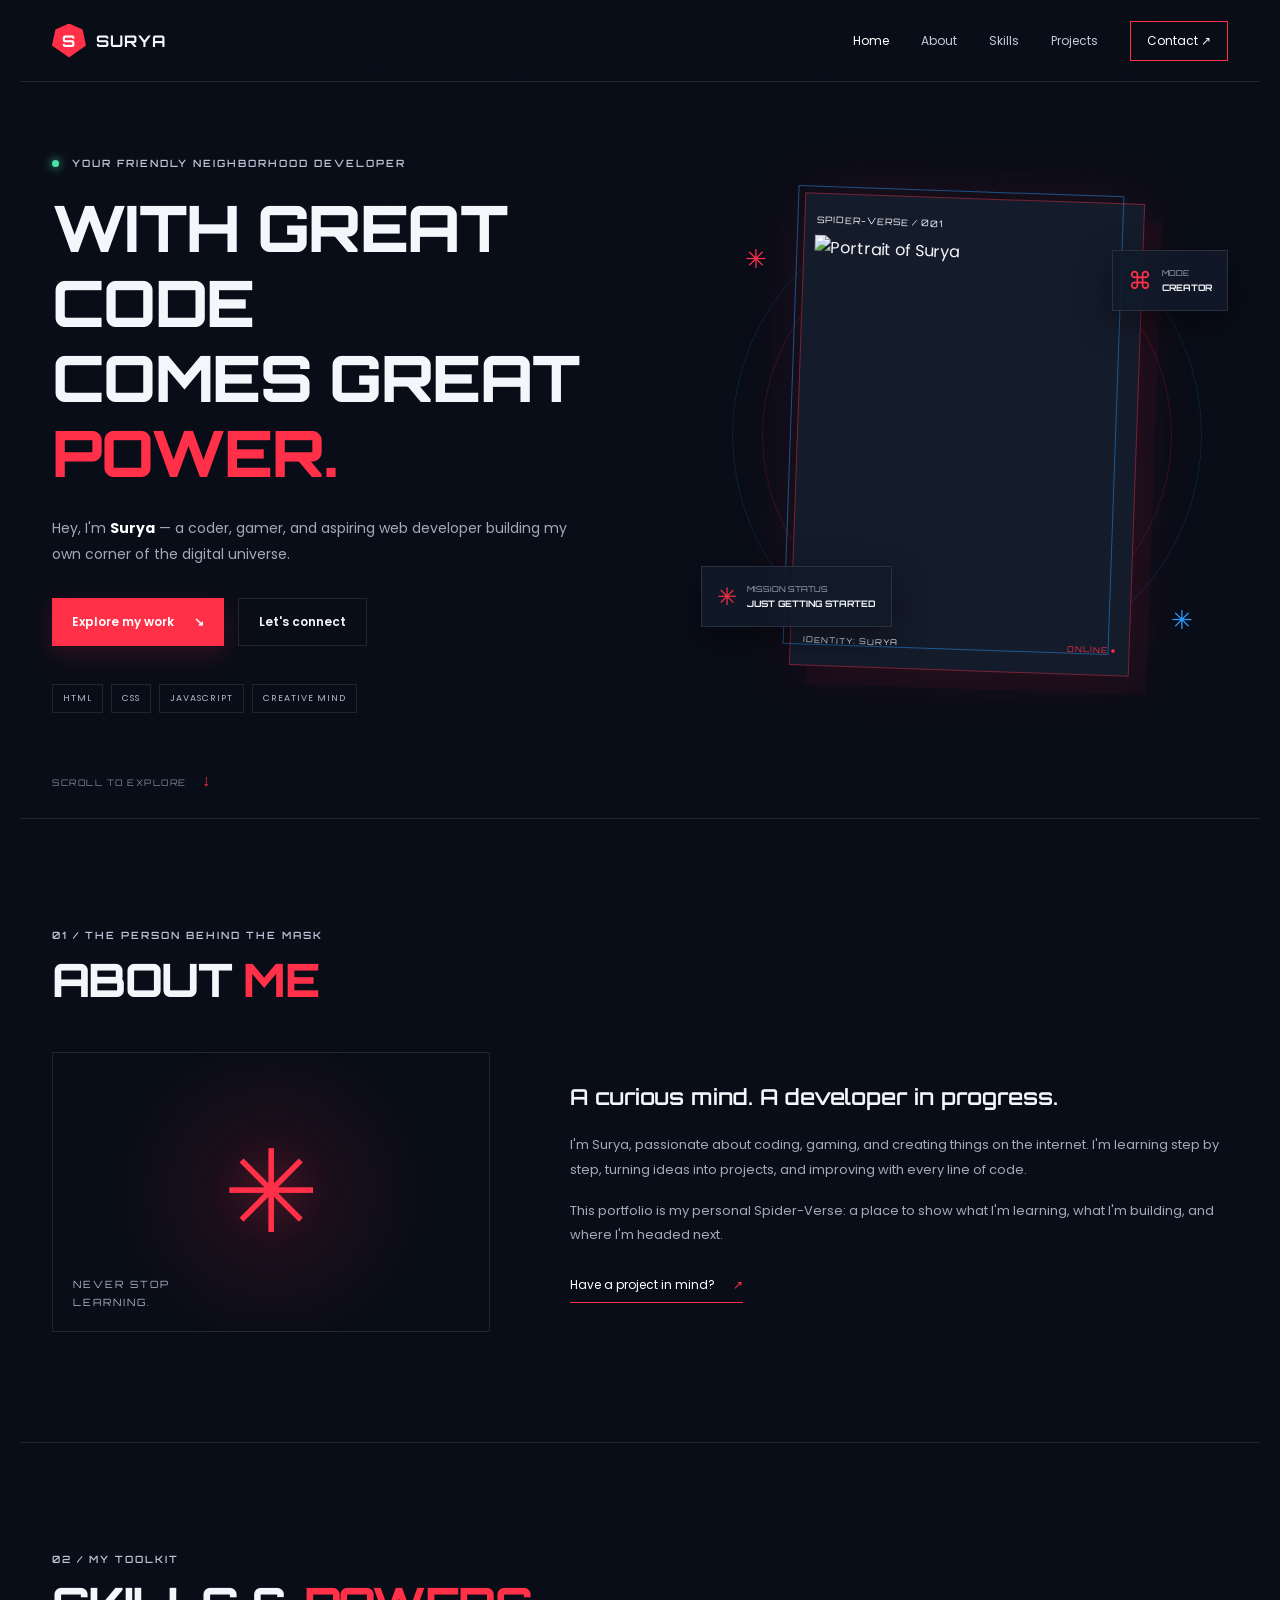
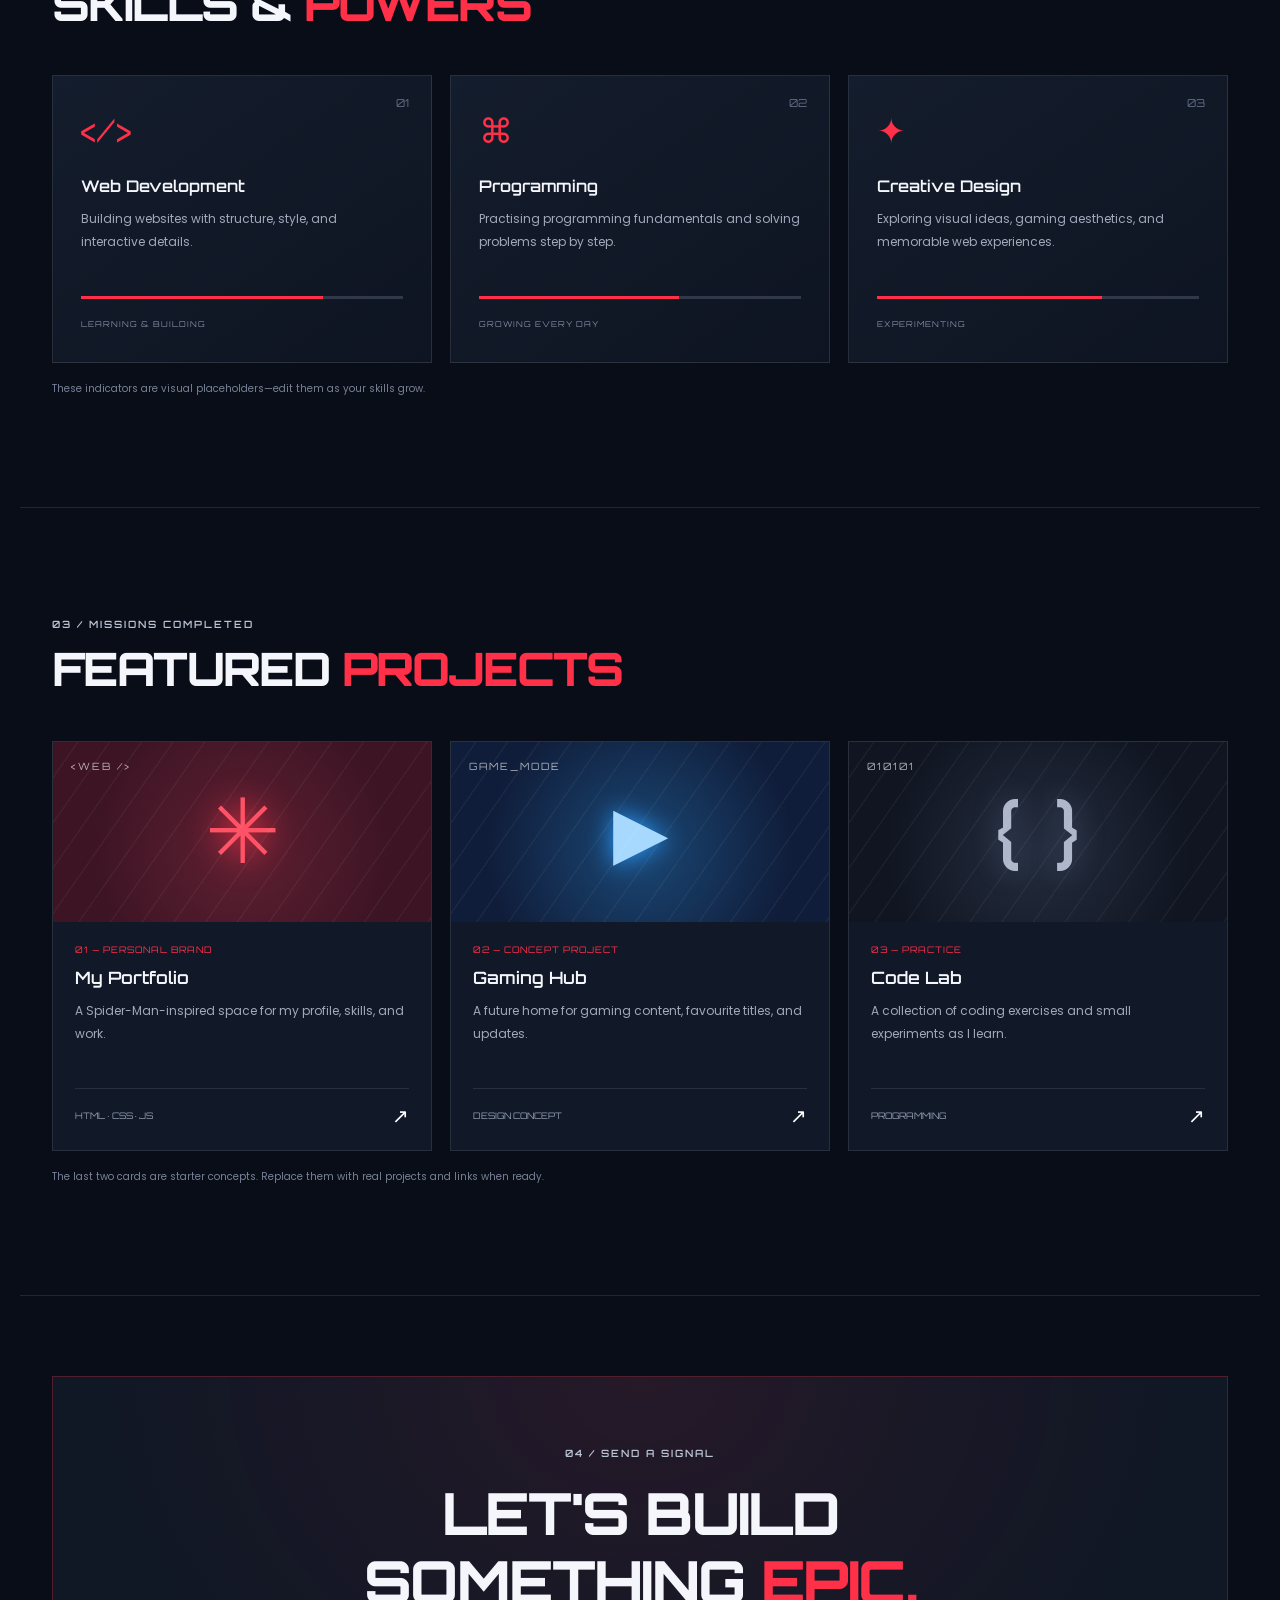
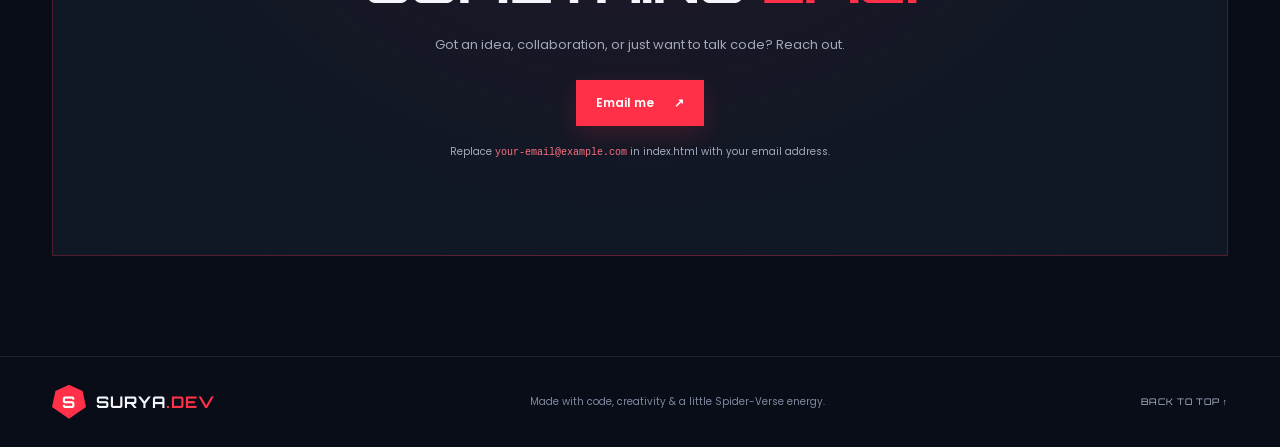
==== index.html @ 6a17f250 "Fix HTML entity encoding in index.html" ====
<!DOCTYPE html>
<html lang="en">
<head>
  <meta charset="UTF-8">
  <meta name="viewport" content="width=device-width, initial-scale=1.0">
  <meta name="theme-color" content="#090d18">
  <meta name="description" content="Surya's Spider-Man inspired developer portfolio.">
  <title>Surya | Spider-Verse Portfolio</title>
  <link rel="preconnect" href="https://fonts.googleapis.com">
  <link rel="preconnect" href="https://fonts.gstatic.com" crossorigin>
  <link href="https://fonts.googleapis.com/css2?family=Orbitron:wght@500;600;700;800&family=Poppins:wght@300;400;500;600;700&display=swap" rel="stylesheet">
  <link rel="stylesheet" href="style.css">
</head>
<body>
  <div class="web-lines" aria-hidden="true"></div>
  <header class="topbar">
    <a class="brand" href="#home"><span class="brand-mark">S</span><span>SURYA<span class="red"></span></span></a>
    <button class="menu-toggle" id="menuToggle" aria-label="Open navigation" aria-expanded="false">☰</button>
    <nav id="navMenu">
      <a href="#home" class="active">Home</a>
      <a href="#about">About</a>
      <a href="#skills">Skills</a>
      <a href="#projects">Projects</a>
      <a href="#contact" class="nav-contact">Contact ↗</a>
    </nav>
  </header>

  <main>
    <section class="hero section" id="home">
      <div class="hero-copy">
        <p class="eyebrow"><span class="status-dot"></span> YOUR FRIENDLY NEIGHBORHOOD DEVELOPER</p>
        <h1>WITH GREAT CODE<br>COMES GREAT <span class="red">POWER.</span></h1>
        <p class="intro">Hey, I'm <strong>Surya</strong> — a coder, gamer, and aspiring web developer building my own corner of the digital universe.</p>
        <div class="hero-actions">
          <a class="btn btn-primary" href="#projects">Explore my work <span>↘</span></a>
          <a class="btn btn-ghost" href="#contact">Let's connect</a>
        </div>
        <div class="hero-tags"><span>HTML</span><span>CSS</span><span>JAVASCRIPT</span><span>CREATIVE MIND</span></div>
      </div>
      <div class="hero-visual">
        <div class="orbit orbit-one"></div><div class="orbit orbit-two"></div>
        <div class="photo-frame">
          <div class="frame-label">SPIDER-VERSE / 001</div>
          <img src="assets/surya.jpg" alt="Portrait of Surya">
          <div class="photo-bottom"><span>IDENTITY: SURYA</span><span class="red">ONLINE ●</span></div>
        </div>
        <div class="floating-card card-top"><span class="mini-icon">⌘</span><div><small>MODE</small><b>CREATOR</b></div></div>
        <div class="floating-card card-bottom"><span class="spider-icon">✳</span><div><small>MISSION STATUS</small><b>JUST GETTING STARTED</b></div></div>
        <span class="hero-cross cross-one">✳</span><span class="hero-cross cross-two">✳</span>
      </div>
      <a class="scroll-hint" href="#about">SCROLL TO EXPLORE <span>↓</span></a>
    </section>

    <section class="section about" id="about">
      <div class="section-heading"><p class="eyebrow">01 / THE PERSON BEHIND THE MASK</p><h2>ABOUT <span class="red">ME</span></h2></div>
      <div class="about-grid">
        <div class="about-symbol"><span class="big-spider">✳</span><span class="symbol-caption">NEVER STOP<br>LEARNING.</span></div>
        <div class="about-text">
          <h3>A curious mind. A developer in progress.</h3>
          <p>I'm Surya, passionate about coding, gaming, and creating things on the internet. I'm learning step by step, turning ideas into projects, and improving with every line of code.</p>
          <p>This portfolio is my personal Spider-Verse: a place to show what I'm learning, what I'm building, and where I'm headed next.</p>
          <a class="text-link" href="#contact">Have a project in mind? <span>↗</span></a>
        </div>
      </div>
    </section>

    <section class="section skills" id="skills">
      <div class="section-heading"><p class="eyebrow">02 / MY TOOLKIT</p><h2>SKILLS & <span class="red">POWERS</span></h2></div>
      <div class="skill-grid">
        <article class="skill-card"><span class="skill-number">01</span><div class="skill-icon">&lt;/&gt;</div><h3>Web Development</h3><p>Building websites with structure, style, and interactive details.</p><div class="skill-line"><span style="width:75%"></span></div><small>LEARNING & BUILDING</small></article>
        <article class="skill-card"><span class="skill-number">02</span><div class="skill-icon">⌘</div><h3>Programming</h3><p>Practising programming fundamentals and solving problems step by step.</p><div class="skill-line"><span style="width:62%"></span></div><small>GROWING EVERY DAY</small></article>
        <article class="skill-card"><span class="skill-number">03</span><div class="skill-icon">✦</div><h3>Creative Design</h3><p>Exploring visual ideas, gaming aesthetics, and memorable web experiences.</p><div class="skill-line"><span style="width:70%"></span></div><small>EXPERIMENTING</small></article>
      </div>
      <p class="note">These indicators are visual placeholders—edit them as your skills grow.</p>
    </section>

    <section class="section projects" id="projects">
      <div class="section-heading"><p class="eyebrow">03 / MISSIONS COMPLETED</p><h2>FEATURED <span class="red">PROJECTS</span></h2></div>
      <div class="project-grid">
        <article class="project-card project-red"><div class="project-art"><span class="project-code">&lt;WEB /&gt;</span><span class="art-spider">✳</span></div><div class="project-info"><p class="project-type">01 — PERSONAL BRAND</p><h3>My Portfolio</h3><p>A Spider-Man-inspired space for my profile, skills, and work.</p><div class="project-footer"><span>HTML · CSS · JS</span><a href="#home" aria-label="Back to portfolio top">↗</a></div></div></article>
        <article class="project-card project-blue"><div class="project-art"><span class="project-code">GAME_MODE</span><span class="game-symbol">▶</span></div><div class="project-info"><p class="project-type">02 — CONCEPT PROJECT</p><h3>Gaming Hub</h3><p>A future home for gaming content, favourite titles, and updates.</p><div class="project-footer"><span>DESIGN CONCEPT</span><a href="#contact" aria-label="Ask about Gaming Hub">↗</a></div></div></article>
        <article class="project-card project-dark"><div class="project-art"><span class="project-code">010101</span><span class="code-symbol">{ }</span></div><div class="project-info"><p class="project-type">03 — PRACTICE</p><h3>Code Lab</h3><p>A collection of coding exercises and small experiments as I learn.</p><div class="project-footer"><span>PROGRAMMING</span><a href="#contact" aria-label="Ask about Code Lab">↗</a></div></div></article>
      </div>
      <p class="note">The last two cards are starter concepts. Replace them with real projects and links when ready.</p>
    </section>

    <section class="section contact" id="contact">
      <div class="contact-panel">
        <p class="eyebrow">04 / SEND A SIGNAL</p>
        <h2>LET'S BUILD<br>SOMETHING <span class="red">EPIC.</span></h2>
        <p>Got an idea, collaboration, or just want to talk code? Reach out.</p>
        <a class="btn btn-primary" href="mailto:your-email@example.com">Email me <span>↗</span></a>
        <p class="email-hint">Replace <code>your-email@example.com</code> in index.html with your email address.</p>
      </div>
    </section>
  </main>

  <footer><a class="brand" href="#home"><span class="brand-mark">S</span><span>SURYA<span class="red">.DEV</span></span></a><p>Made with code, creativity & a little Spider-Verse energy.</p><a href="#home" class="back-top">BACK TO TOP ↑</a></footer>
  <script src="script.js"></script>
</body>
</html>
---- style.css ----
:root {
  --bg: #090d18; --panel: #111827; --panel2: #151d2d; --text: #f4f6fb;
  --muted: #a1a9ba; --red: #ff3048; --blue: #2b9bff; --line: rgba(255,255,255,.1);
}
* { box-sizing: border-box; margin: 0; padding: 0; }
html { scroll-behavior: smooth; scroll-padding-top: 85px; }
body { background: var(--bg); color: var(--text); font-family: 'Poppins', sans-serif; overflow-x: hidden; }
a { color: inherit; text-decoration: none; }
.red { color: var(--red); }
.web-lines { position: fixed; inset: 0; pointer-events: none; opacity: .13; z-index: -1; background-image: linear-gradient(120deg, transparent 49.8%, #27374f 50%, transparent 50.2%), linear-gradient(60deg, transparent 49.8%, #27374f 50%, transparent 50.2%); background-size: 150px 150px; mask-image: linear-gradient(to bottom, black, transparent 85%); }
.topbar { height: 82px; max-width: 1240px; padding: 0 32px; margin: auto; display: flex; align-items: center; justify-content: space-between; border-bottom: 1px solid var(--line); }
.brand { display: inline-flex; gap: 10px; align-items: center; font: 700 16px 'Orbitron', sans-serif; letter-spacing: 1px; }
.brand-mark { width: 34px; height: 34px; display: grid; place-items: center; background: var(--red); clip-path: polygon(50% 0, 90% 18%, 100% 65%, 50% 100%, 0 65%, 10% 18%); color: white; }
nav { display: flex; align-items: center; gap: 32px; color: #c3cada; font-size: 12px; }
nav a { transition: color .2s; } nav a:hover, nav a.active { color: white; }
.nav-contact { border: 1px solid var(--red); padding: 10px 16px; color: white; }
.menu-toggle { display: none; color: white; background: none; border: 0; font-size: 25px; }
.section { max-width: 1240px; padding: 110px 32px; margin: auto; position: relative; }
.hero { min-height: 690px; display: grid; grid-template-columns: 1.08fr .92fr; align-items: center; gap: 40px; padding-top: 75px; padding-bottom: 105px; }
.eyebrow { font: 600 10px 'Orbitron', sans-serif; letter-spacing: 2px; color: #b9c3d5; margin-bottom: 22px; }
.status-dot { display: inline-block; width: 7px; height: 7px; border-radius: 50%; background: #49e6a5; box-shadow: 0 0 10px #49e6a5; margin-right: 8px; }
h1, h2 { font-family: 'Orbitron', sans-serif; font-weight: 800; line-height: 1.17; letter-spacing: -1.6px; }
h1 { font-size: clamp(38px, 5vw, 66px); }
.intro { max-width: 520px; color: var(--muted); line-height: 1.9; font-size: 14px; margin-top: 24px; }
.intro strong { color: white; }
.hero-actions { display: flex; gap: 14px; flex-wrap: wrap; margin-top: 30px; }
.btn { display: inline-flex; align-items: center; justify-content: center; gap: 20px; padding: 14px 20px; font-size: 12px; font-weight: 600; transition: transform .2s, box-shadow .2s; }
.btn:hover { transform: translateY(-3px); }
.btn-primary { background: var(--red); color: white; box-shadow: 0 8px 25px #ff30482b; }
.btn-primary:hover { box-shadow: 0 10px 32px #ff30485c; }
.btn-ghost { border: 1px solid var(--line); }
.hero-tags { display: flex; gap: 8px; flex-wrap: wrap; margin-top: 38px; }
.hero-tags span { border: 1px solid var(--line); padding: 7px 10px; font-size: 9px; letter-spacing: 1px; color: #aeb8cb; }
.hero-visual { min-height: 480px; display: grid; place-items: center; position: relative; }
.photo-frame { width: min(340px, 78%); position: relative; padding: 10px; background: #141b2a; border: 1px solid #ff30486b; transform: rotate(2deg); box-shadow: 0 0 65px #ff30481c, 18px 18px 0 #ff30480c; z-index: 2; }
.photo-frame::before { content: ''; position: absolute; inset: -8px 20px 20px -8px; border: 1px solid #2b9bff7a; z-index: -1; }
.photo-frame img { display: block; width: 100%; height: 390px; object-fit: cover; object-position: center 25%; filter: saturate(.9); }
.frame-label, .photo-bottom { display: flex; justify-content: space-between; font: 9px 'Orbitron', sans-serif; letter-spacing: 1px; padding: 10px 2px; }
.photo-bottom { font-size: 8px; }
.orbit { position: absolute; width: 410px; height: 410px; border: 1px solid #ff30482c; border-radius: 50%; }
.orbit-two { width: 470px; height: 470px; border-color: #2b9bff24; }
.floating-card { position: absolute; display: flex; align-items: center; gap: 10px; padding: 12px 15px; background: #121a29ed; border: 1px solid var(--line); box-shadow: 0 12px 35px #0006; z-index: 3; }
.card-top { top: 55px; right: 0; } .card-bottom { bottom: 48px; left: -4px; }
.floating-card small, .floating-card b { display: block; font-family: 'Orbitron', sans-serif; }
.floating-card small { color: var(--muted); font-size: 8px; margin-bottom: 4px; }
.floating-card b { font-size: 9px; }
.mini-icon, .spider-icon { font-size: 24px; color: var(--red); }
.hero-cross { position: absolute; color: var(--red); font-size: 26px; } .cross-one { top: 45px; left: 40px; } .cross-two { bottom: 35px; right: 35px; color: var(--blue); }
.scroll-hint { position: absolute; bottom: 28px; left: 32px; color: #78849b; font: 9px 'Orbitron', sans-serif; letter-spacing: 1.5px; } .scroll-hint span { color: var(--red); margin-left: 12px; font-size: 16px; }
.section-heading { margin-bottom: 45px; } .section-heading .eyebrow { margin-bottom: 12px; } h2 { font-size: clamp(30px, 4vw, 46px); }
.about { border-top: 1px solid var(--line); }
.about-grid { display: grid; grid-template-columns: .8fr 1.2fr; gap: 80px; align-items: center; }
.about-symbol { min-height: 280px; display: grid; place-items: center; position: relative; background: radial-gradient(circle, #ff30481c, transparent 62%); border: 1px solid var(--line); }
.big-spider { font-size: 115px; color: var(--red); text-shadow: 0 0 40px #ff304850; }
.symbol-caption { position: absolute; bottom: 20px; left: 20px; font: 10px/1.8 'Orbitron', sans-serif; letter-spacing: 2px; color: #a7b1c5; }
.about-text h3 { font: 600 22px 'Orbitron', sans-serif; margin-bottom: 20px; line-height: 1.5; }
.about-text p, .project-info > p:not(.project-type), .skill-card p { color: var(--muted); font-size: 13px; line-height: 1.9; margin-bottom: 16px; }
.text-link { display: inline-flex; gap: 18px; margin-top: 12px; font-size: 12px; color: white; border-bottom: 1px solid var(--red); padding-bottom: 8px; }
.text-link span { color: var(--red); }
.skills { border-top: 1px solid var(--line); }
.skill-grid { display: grid; grid-template-columns: repeat(3, 1fr); gap: 18px; }
.skill-card { background: linear-gradient(145deg, #141d2d, #0e1421); border: 1px solid var(--line); padding: 28px; position: relative; min-height: 275px; }
.skill-number { position: absolute; right: 22px; top: 20px; color: #606b80; font: 11px 'Orbitron', sans-serif; }
.skill-icon { color: var(--red); font: 34px 'Orbitron', sans-serif; margin: 5px 0 25px; }
.skill-card h3 { font: 600 16px 'Orbitron', sans-serif; margin-bottom: 12px; }
.skill-card p { font-size: 12px; min-height: 70px; }
.skill-line { height: 3px; background: #30394a; margin: 18px 0 10px; } .skill-line span { display: block; height: 100%; background: var(--red); }
.skill-card small { color: #7f8aa0; font: 8px 'Orbitron', sans-serif; letter-spacing: 1px; }
.note { color: #778196; font-size: 10px; margin-top: 18px; }
.projects { border-top: 1px solid var(--line); }
.project-grid { display: grid; grid-template-columns: repeat(3, 1fr); gap: 18px; }
.project-card { background: #111827; border: 1px solid var(--line); overflow: hidden; transition: transform .25s, border-color .25s; }
.project-card:hover { transform: translateY(-6px); border-color: #ff304878; }
.project-art { height: 180px; display: grid; place-items: center; position: relative; overflow: hidden; }
.project-red .project-art { background: radial-gradient(circle at 50% 60%, #ff304854, #3c1424 70%); }
.project-blue .project-art { background: radial-gradient(circle at 50% 60%, #2b9bff5c, #101d3a 70%); }
.project-dark .project-art { background: radial-gradient(circle at 50% 60%, #5e6b8540, #101521 70%); }
.project-art::before { content: ''; position: absolute; inset: -30%; background: repeating-linear-gradient(135deg, transparent 0 24px, #ffffff0b 25px 26px); transform: rotate(-10deg); }
.project-code { position: absolute; top: 18px; left: 18px; color: #ffffffa3; font: 10px 'Orbitron', sans-serif; letter-spacing: 2px; }
.art-spider { color: #ff5266; font-size: 90px; text-shadow: 0 0 30px #ff3048; }
.game-symbol { color: #a7d9ff; font-size: 72px; text-shadow: 0 0 25px #2b9bff; }
.code-symbol { font: 100px 'Orbitron', sans-serif; color: #aeb8ca; text-shadow: 0 0 30px #b8c6ff45; }
.project-info { padding: 22px; }
.project-type { color: var(--red); font: 9px 'Orbitron', sans-serif; letter-spacing: 1px; margin-bottom: 12px; }
.project-info h3 { font: 600 17px 'Orbitron', sans-serif; margin-bottom: 12px; }
.project-info > p:not(.project-type) { min-height: 72px; font-size: 12px; }
.project-footer { display: flex; justify-content: space-between; align-items: center; padding-top: 14px; border-top: 1px solid var(--line); font: 9px 'Orbitron', sans-serif; color: #929db1; }
.project-footer a { color: white; font-size: 20px; }
.contact { border-top: 1px solid var(--line); padding-top: 80px; padding-bottom: 100px; }
.contact-panel { text-align: center; padding: 70px 25px; border: 1px solid #ff304845; background: radial-gradient(ellipse at top, #ff304817, transparent 65%), #101725; }
.contact-panel .eyebrow { margin-bottom: 20px; } .contact-panel h2 { font-size: clamp(35px, 5vw, 58px); }
.contact-panel > p:not(.eyebrow) { color: var(--muted); font-size: 13px; margin: 20px auto 25px; }
.email-hint { font-size: 10px !important; margin-top: 18px !important; } code { color: #ff7181; }
footer { border-top: 1px solid var(--line); padding: 28px max(32px, calc((100vw - 1176px)/2)); display: flex; align-items: center; justify-content: space-between; gap: 20px; }
footer p { color: #7f899e; font-size: 10px; } .back-top { color: #b3bdcf; font: 9px 'Orbitron', sans-serif; letter-spacing: 1px; }
@media (max-width: 850px) {
  .hero { grid-template-columns: 1fr; padding-top: 70px; gap: 20px; }
  .hero-copy { text-align: center; } .intro { margin-left: auto; margin-right: auto; }
  .hero-actions, .hero-tags { justify-content: center; } .hero-visual { min-height: 510px; }
  .scroll-hint { left: 32px; } .about-grid { gap: 35px; }
  .skill-grid, .project-grid { grid-template-columns: 1fr 1fr; }
  .project-card:last-child { grid-column: 1 / -1; }
}
@media (max-width: 600px) {
  .topbar { height: 70px; padding: 0 20px; } .menu-toggle { display: block; }
  nav { display: none; position: absolute; top: 70px; left: 0; right: 0; z-index: 10; padding: 20px; background: #0e1422; border-bottom: 1px solid var(--line); flex-direction: column; gap: 22px; align-items: stretch; }
  nav.open { display: flex; } .nav-contact { text-align: center; }
  .section { padding: 75px 20px; } .hero { padding-top: 60px; padding-bottom: 100px; }
  h1 { font-size: clamp(34px, 10vw, 49px); } .eyebrow { font-size: 8px; letter-spacing: 1.4px; }
  .hero-visual { min-height: 430px; } .photo-frame { width: min(290px, 76%); } .photo-frame img { height: 330px; }
  .orbit { width: 320px; height: 320px; } .orbit-two { width: 365px; height: 365px; }
  .card-top { right: -2px; top: 30px; } .card-bottom { left: -2px; bottom: 30px; }
  .floating-card { padding: 9px 10px; } .floating-card b { font-size: 7px; }
  .scroll-hint { left: 20px; bottom: 22px; font-size: 8px; }
  .about-grid, .skill-grid, .project-grid { grid-template-columns: 1fr; }
  .about-grid { gap: 30px; } .about-symbol { min-height: 220px; }
  .project-card:last-child { grid-column: auto; } .skill-card { min-height: auto; }
  .skill-card p, .project-info > p:not(.project-type) { min-height: auto; }
  footer { padding: 25px 20px; flex-wrap: wrap; } footer p { order: 3; width: 100%; }
  .contact-panel { padding: 55px 18px; }
}
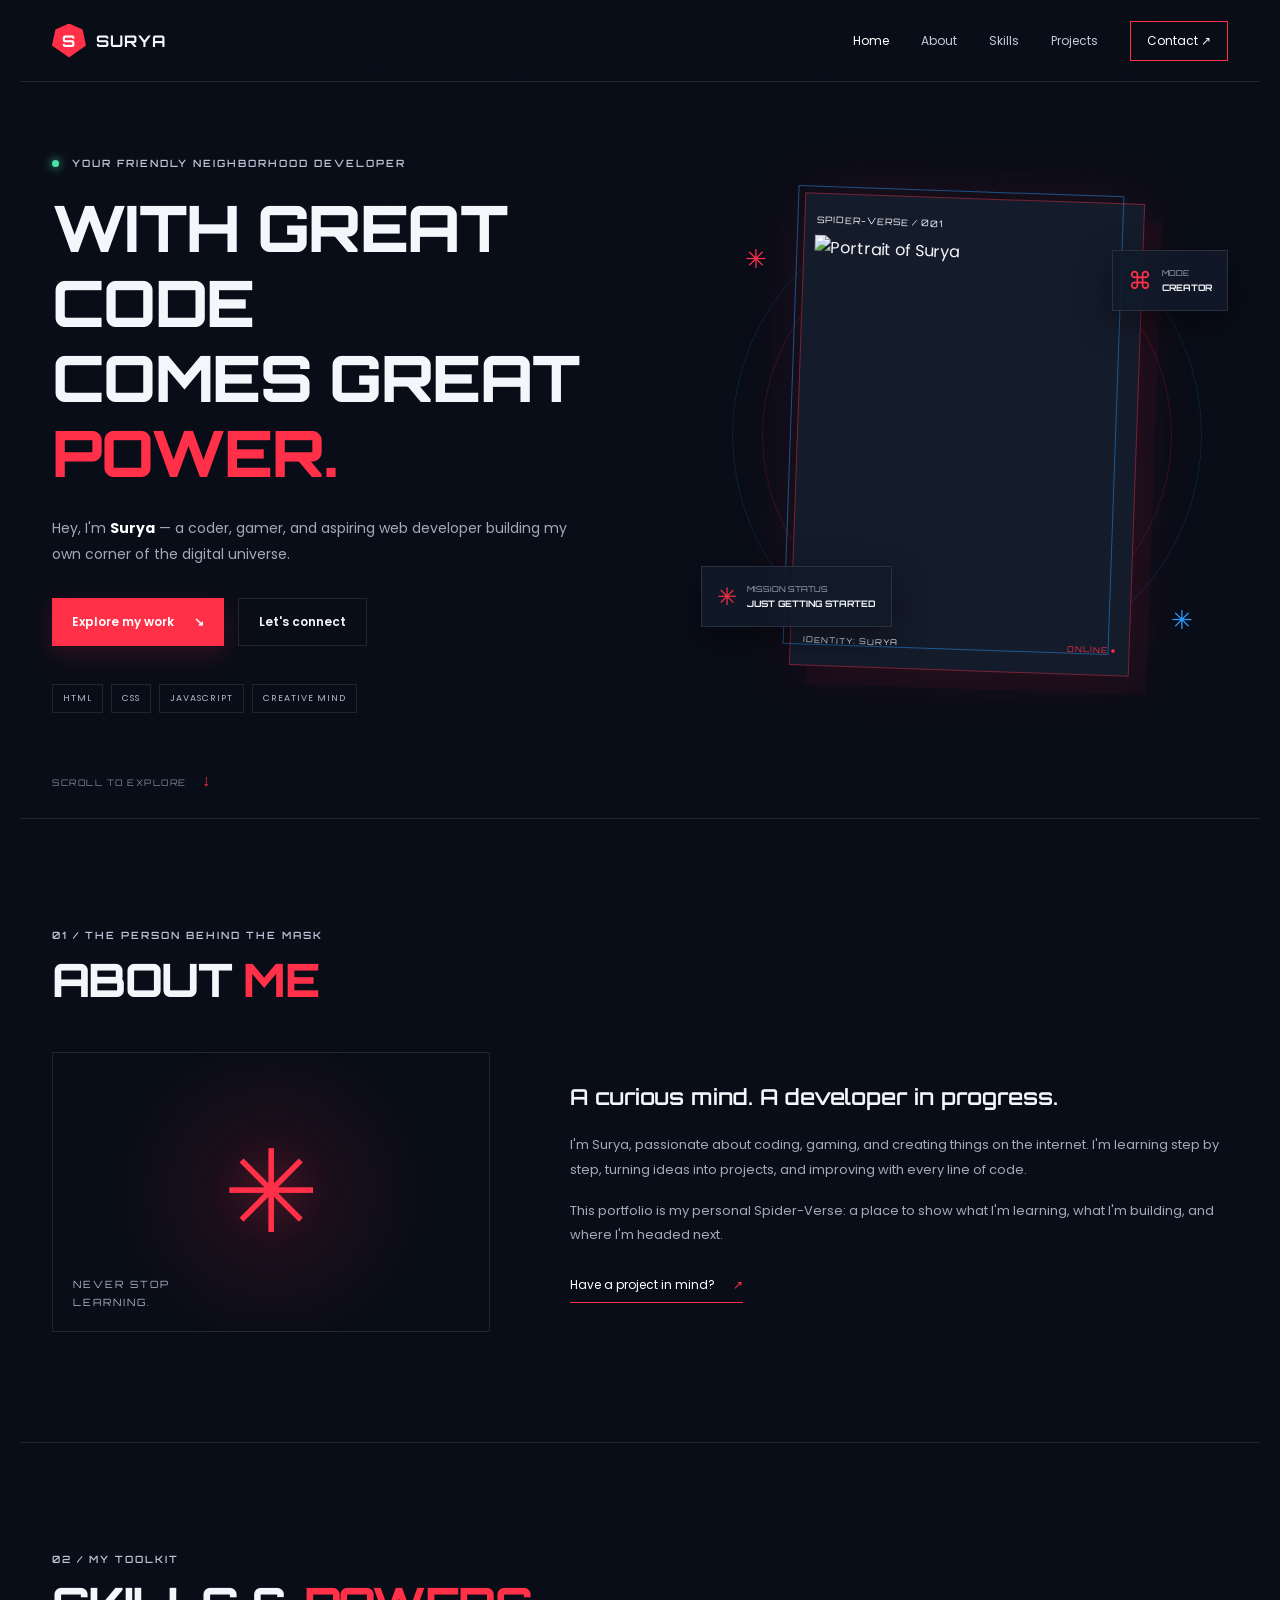
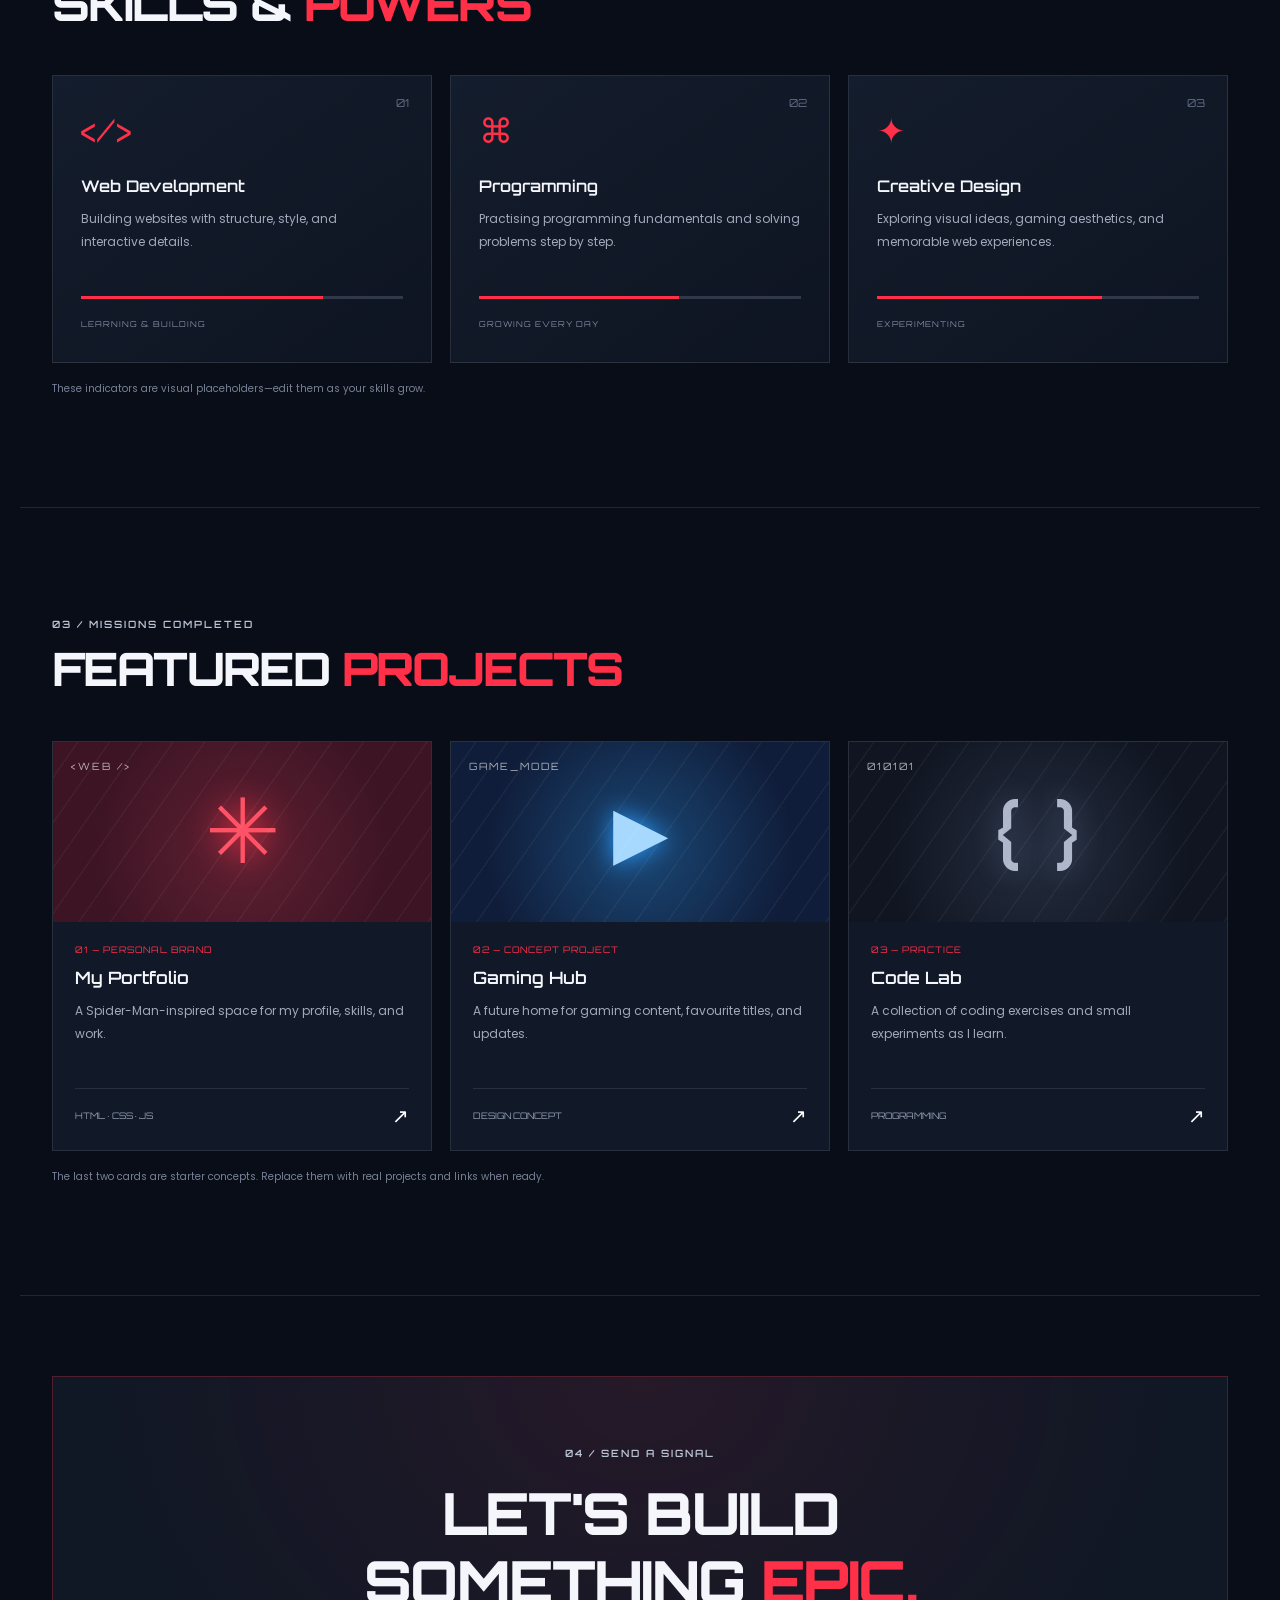
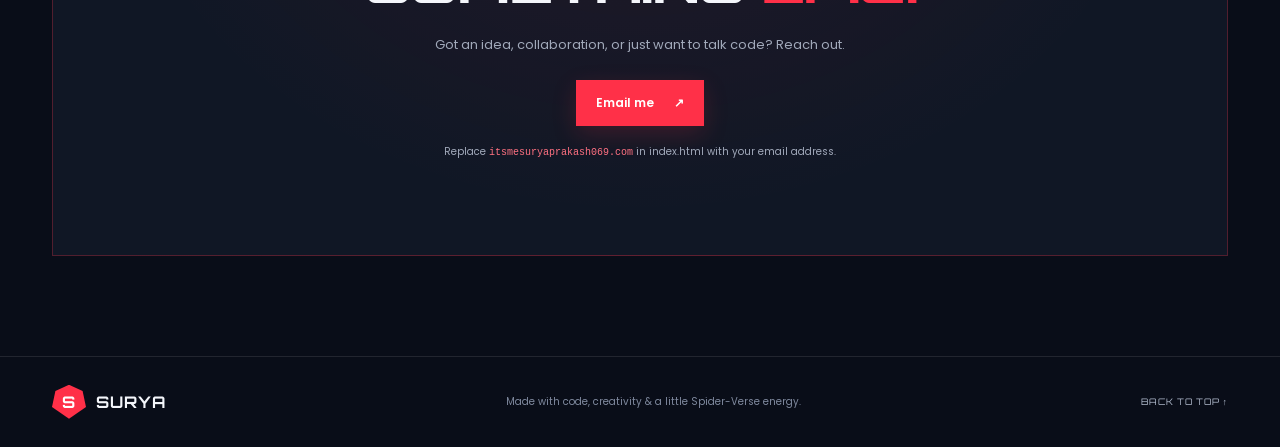
==== commit 14cecb7f: "Change email placeholder in index.html Updated email placeholder in index.html." ====
--- a/index.html
+++ b/index.html
@@ -14,7 +14,7 @@
 <body>
   <div class="web-lines" aria-hidden="true"></div>
   <header class="topbar">
-    <a class="brand" href="#home"><span class="brand-mark">S</span><span>SURYA<span class="red"></span></span></a>
+    <a class="brand" href="#home"><span class="brand-mark">S</span><span>SURYA<span class="red"></span>
     <button class="menu-toggle" id="menuToggle" aria-label="Open navigation" aria-expanded="false">☰</button>
     <nav id="navMenu">
       <a href="#home" class="active">Home</a>
@@ -90,12 +90,12 @@
         <h2>LET'S BUILD<br>SOMETHING <span class="red">EPIC.</span></h2>
         <p>Got an idea, collaboration, or just want to talk code? Reach out.</p>
         <a class="btn btn-primary" href="mailto:your-email@example.com">Email me <span>↗</span></a>
-        <p class="email-hint">Replace <code>your-email@example.com</code> in index.html with your email address.</p>
+        <p class="email-hint">Replace <code>itsmesuryaprakash069.com</code> in index.html with your email address.</p>
       </div>
     </section>
   </main>
 
-  <footer><a class="brand" href="#home"><span class="brand-mark">S</span><span>SURYA<span class="red">.DEV</span></span></a><p>Made with code, creativity & a little Spider-Verse energy.</p><a href="#home" class="back-top">BACK TO TOP ↑</a></footer>
+  <footer><a class="brand" href="#home"><span class="brand-mark">S</span><span>SURYA<span class="red"></span></span></a><p>Made with code, creativity & a little Spider-Verse energy.</p><a href="#home" class="back-top">BACK TO TOP ↑</a></footer>
   <script src="script.js"></script>
 </body>
 </html>
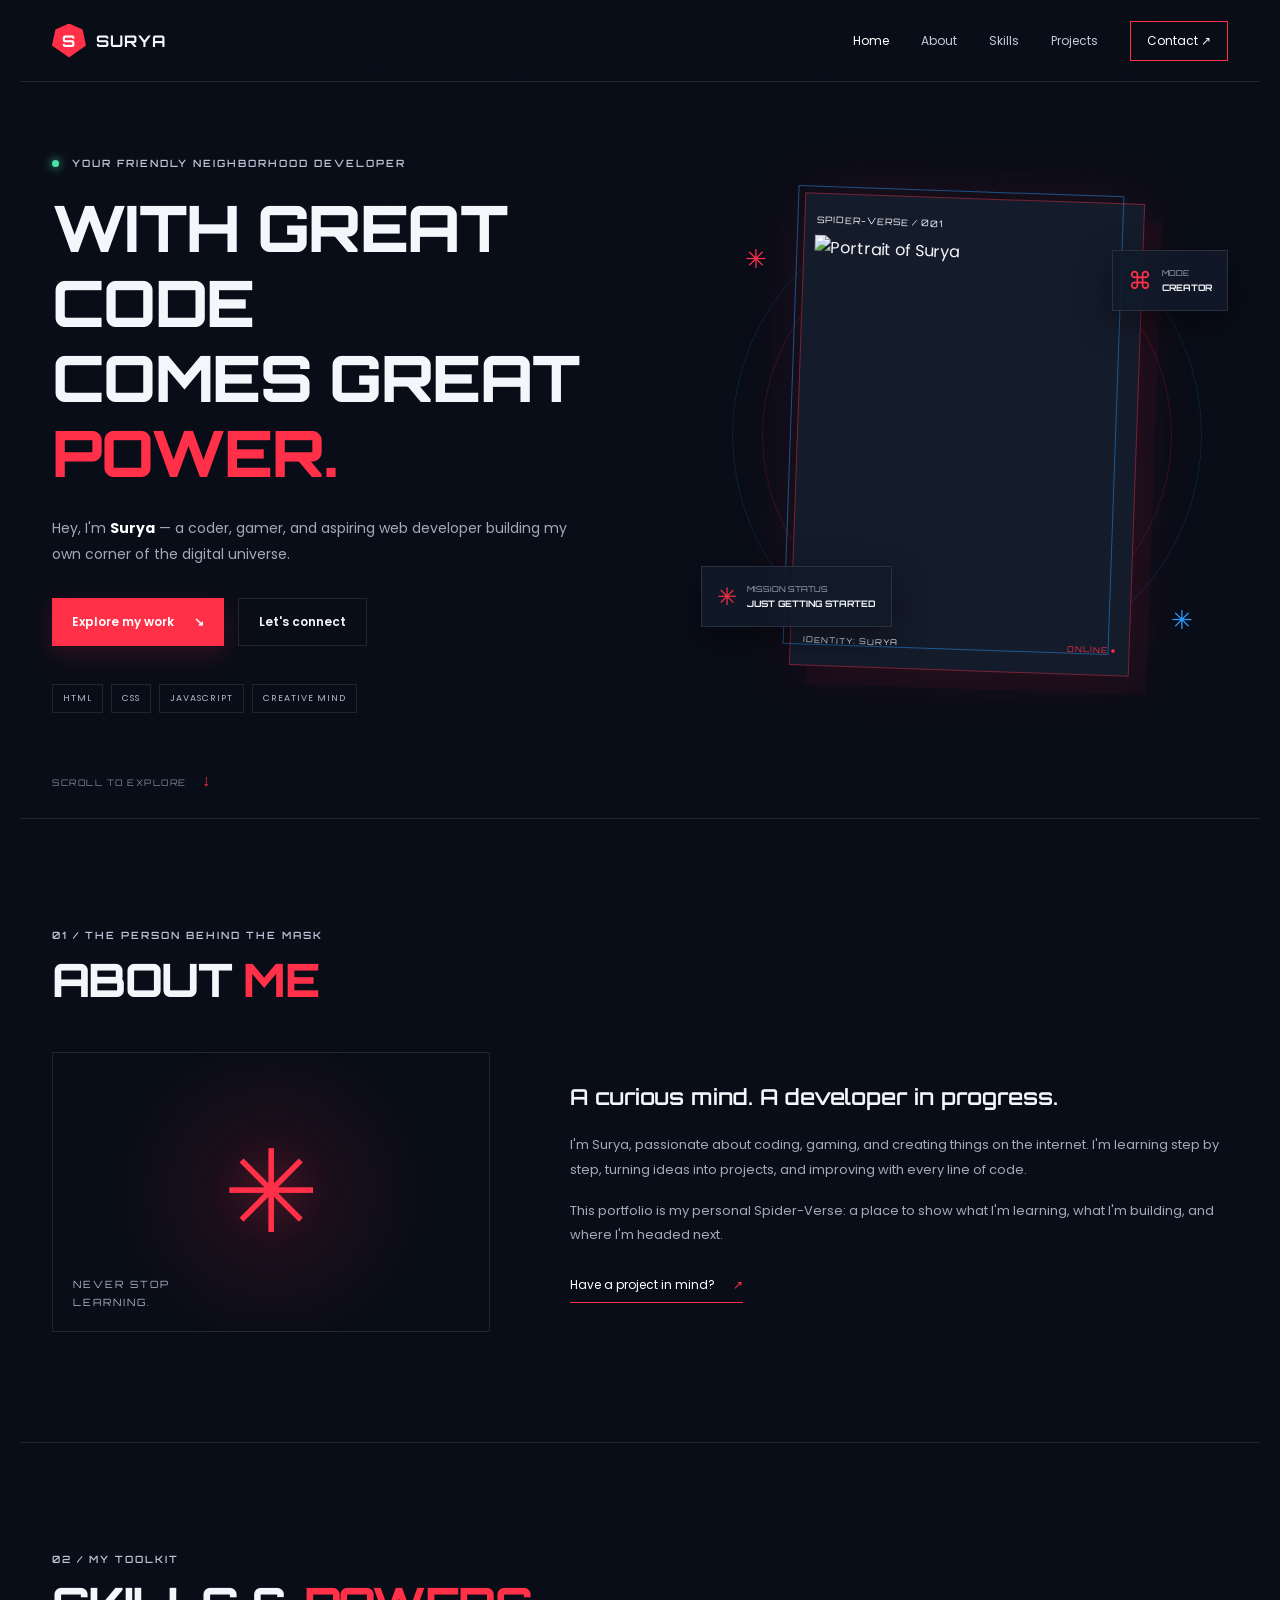
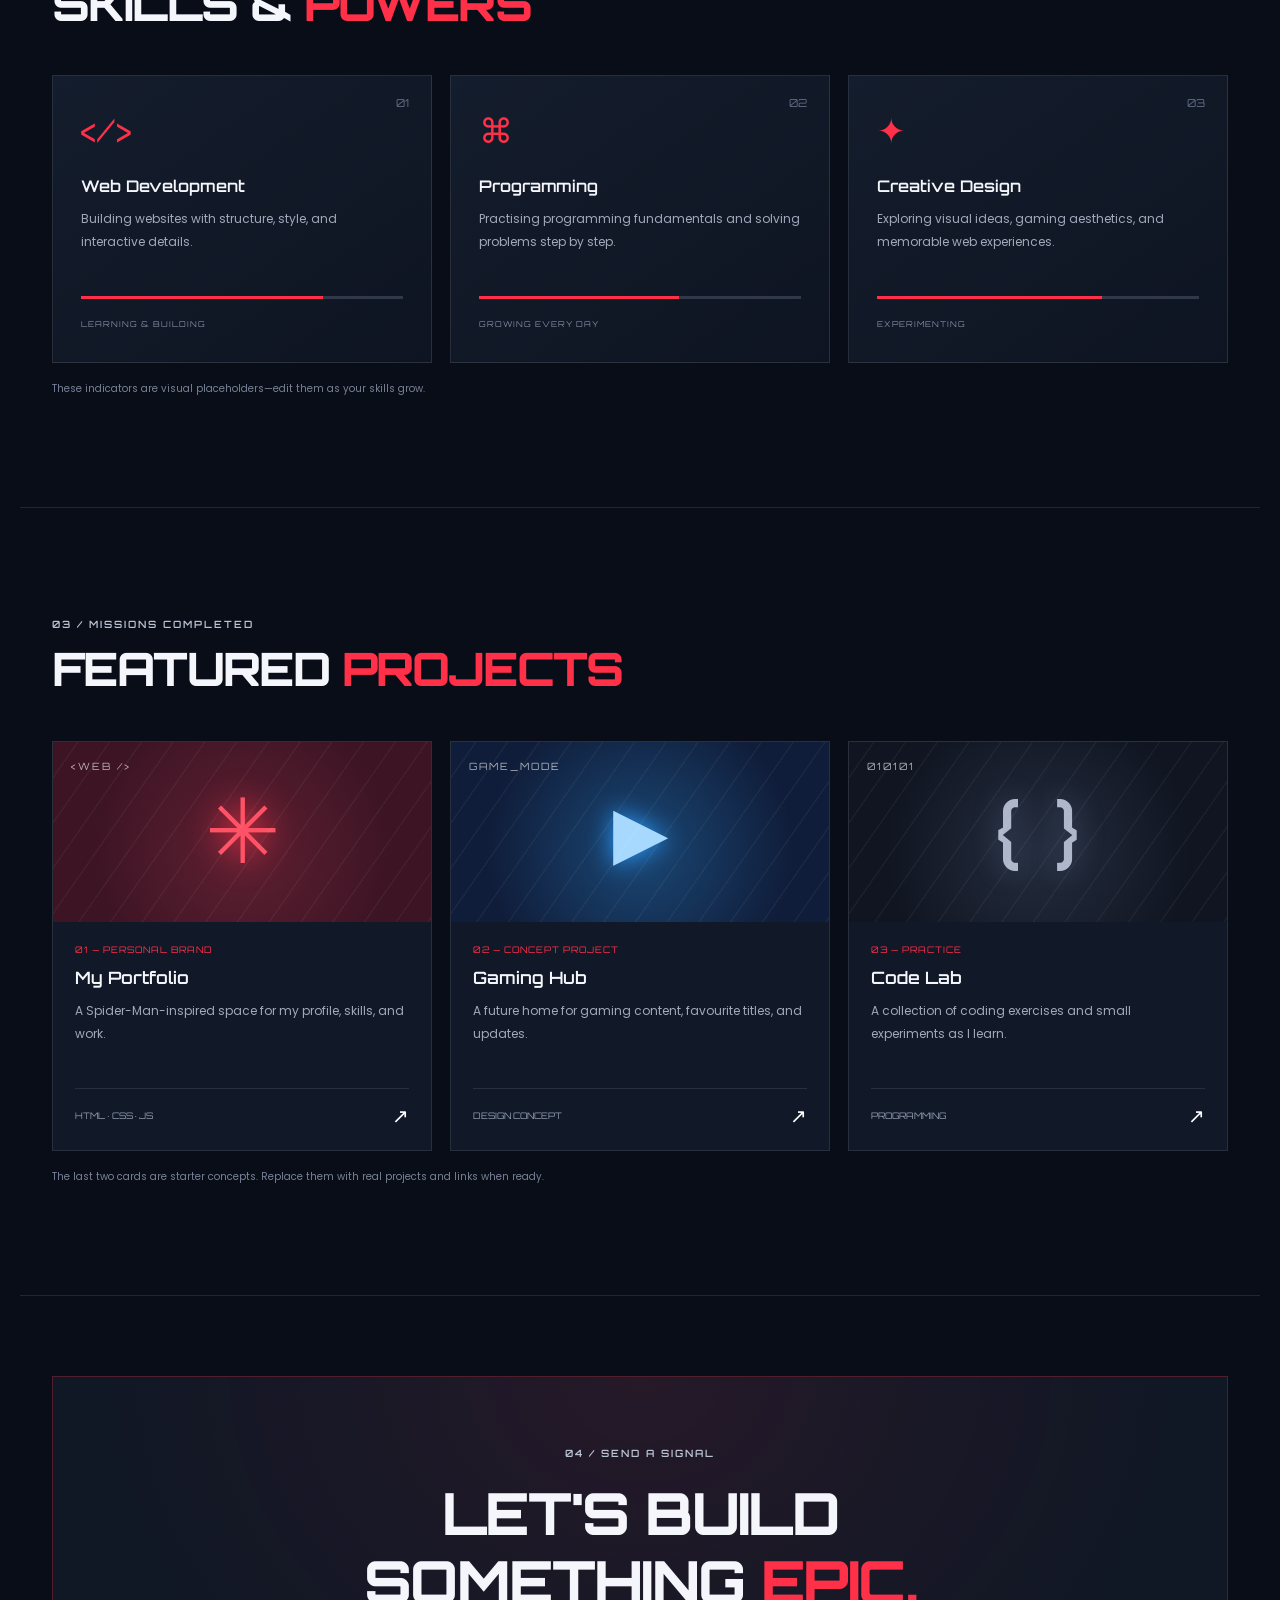
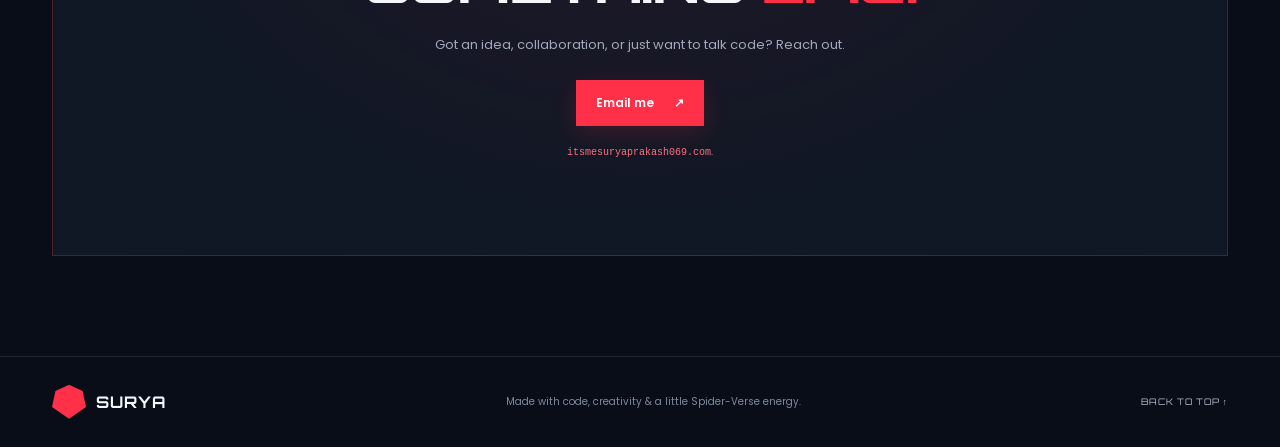
==== commit bbd24e50: "Fix email hint in index.html Updated email hint to display the email address correctly." ====
--- a/index.html
+++ b/index.html
@@ -90,7 +90,7 @@
         <h2>LET'S BUILD<br>SOMETHING <span class="red">EPIC.</span></h2>
         <p>Got an idea, collaboration, or just want to talk code? Reach out.</p>
         <a class="btn btn-primary" href="mailto:your-email@example.com">Email me <span>↗</span></a>
-        <p class="email-hint">Replace <code>itsmesuryaprakash069.com</code> in index.html with your email address.</p>
+        <p class="email-hint"> <code>itsmesuryaprakash069.com</code>.</p>
       </div>
     </section>
   </main>
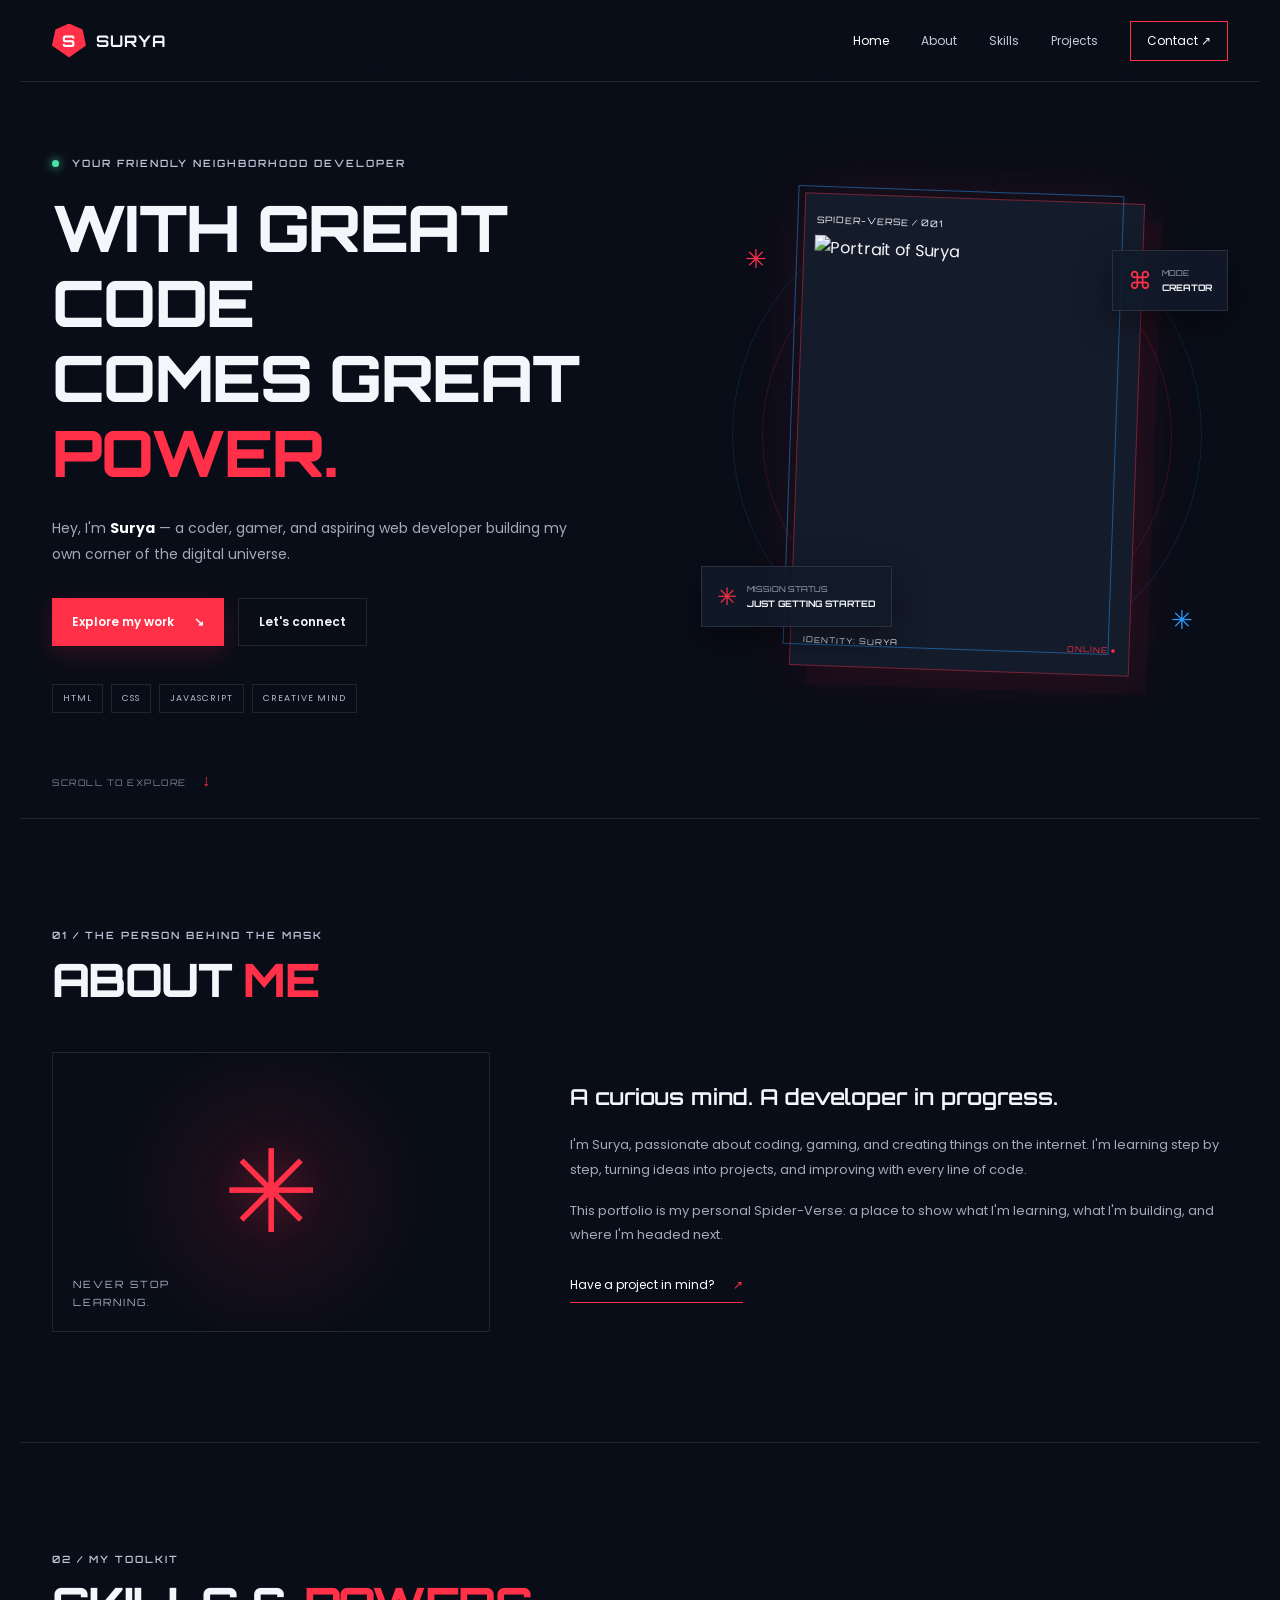
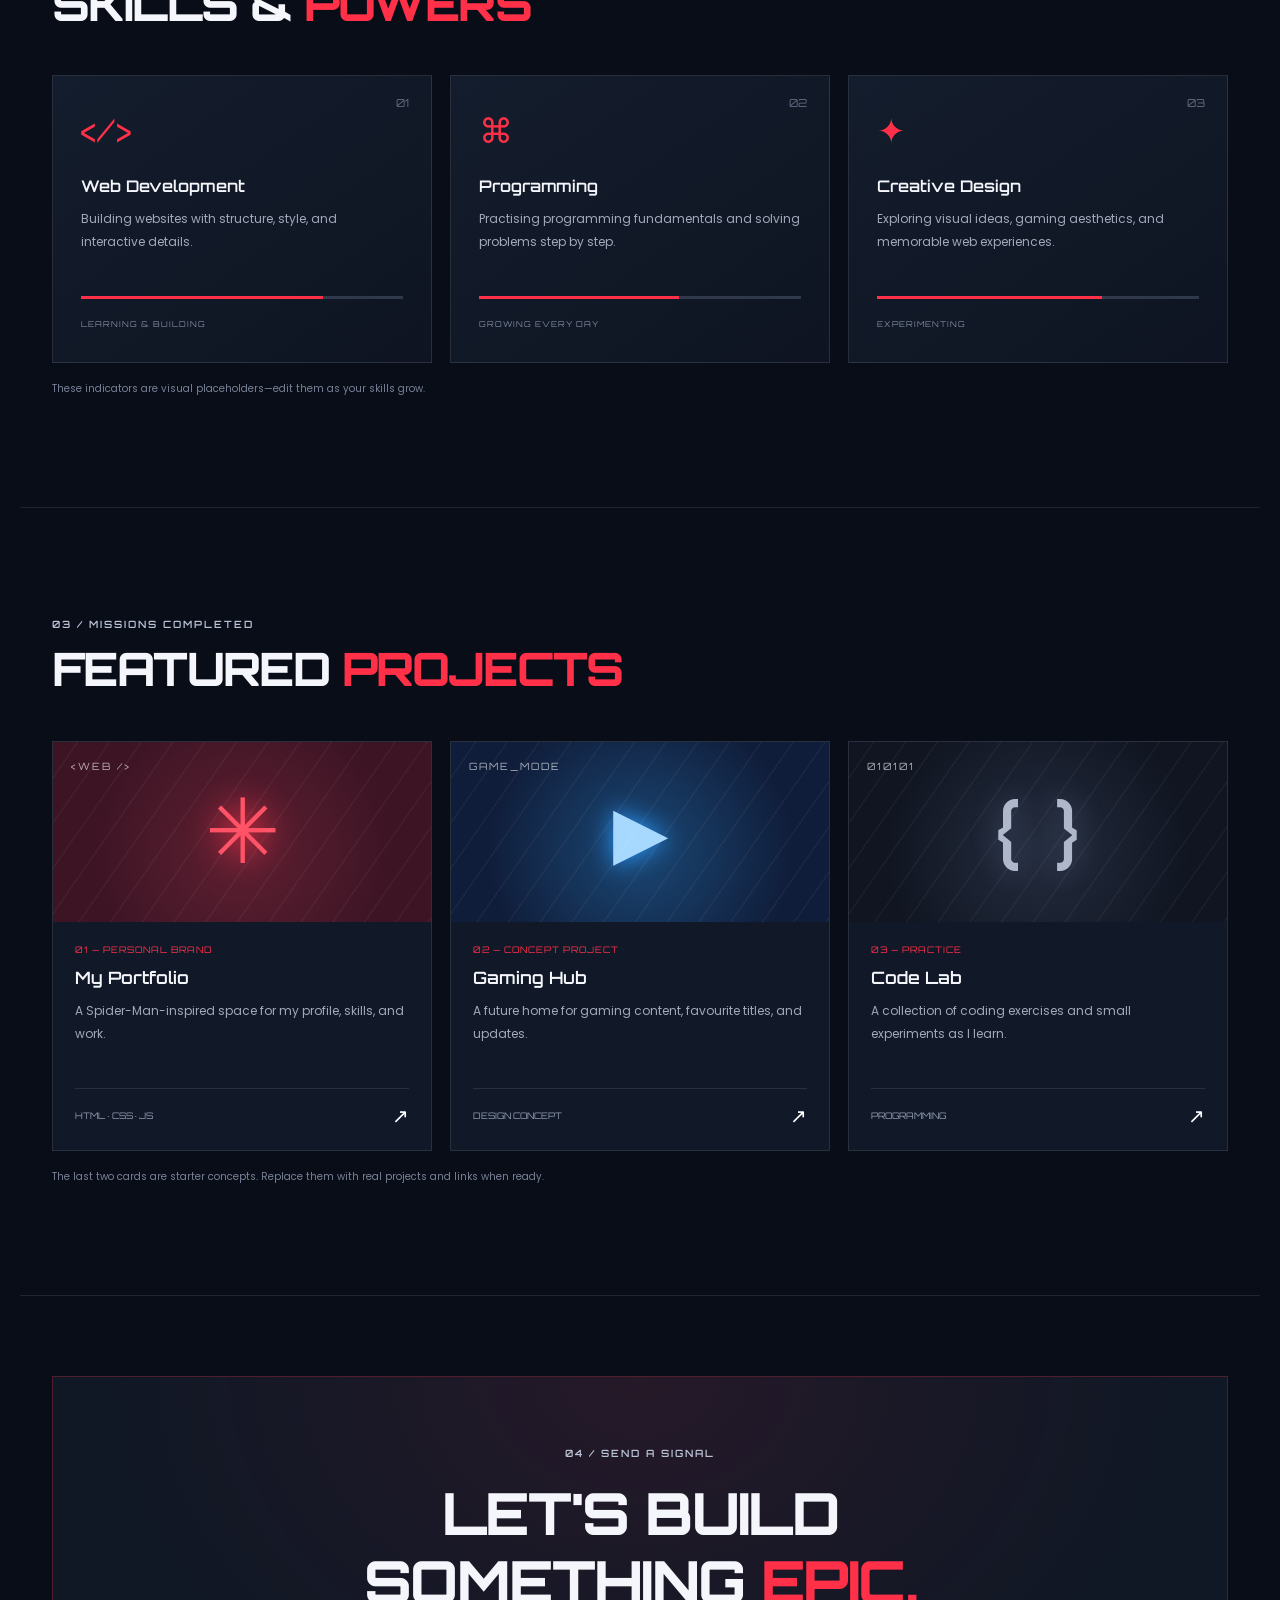
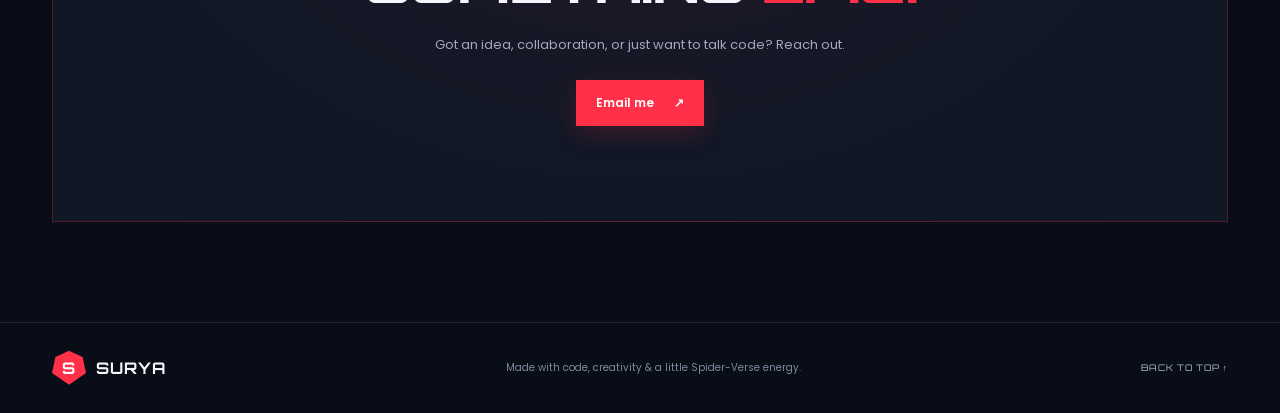
==== commit 3360211f: "Replace email hint with thank you message Updated email hint section with a thank you message." ====
--- a/index.html
+++ b/index.html
@@ -90,7 +90,7 @@
         <h2>LET'S BUILD<br>SOMETHING <span class="red">EPIC.</span></h2>
         <p>Got an idea, collaboration, or just want to talk code? Reach out.</p>
         <a class="btn btn-primary" href="mailto:your-email@example.com">Email me <span>↗</span></a>
-        <p class="email-hint"> <code>itsmesuryaprakash069.com</code>.</p>
+        <p                   THANK YOU
       </div>
     </section>
   </main>
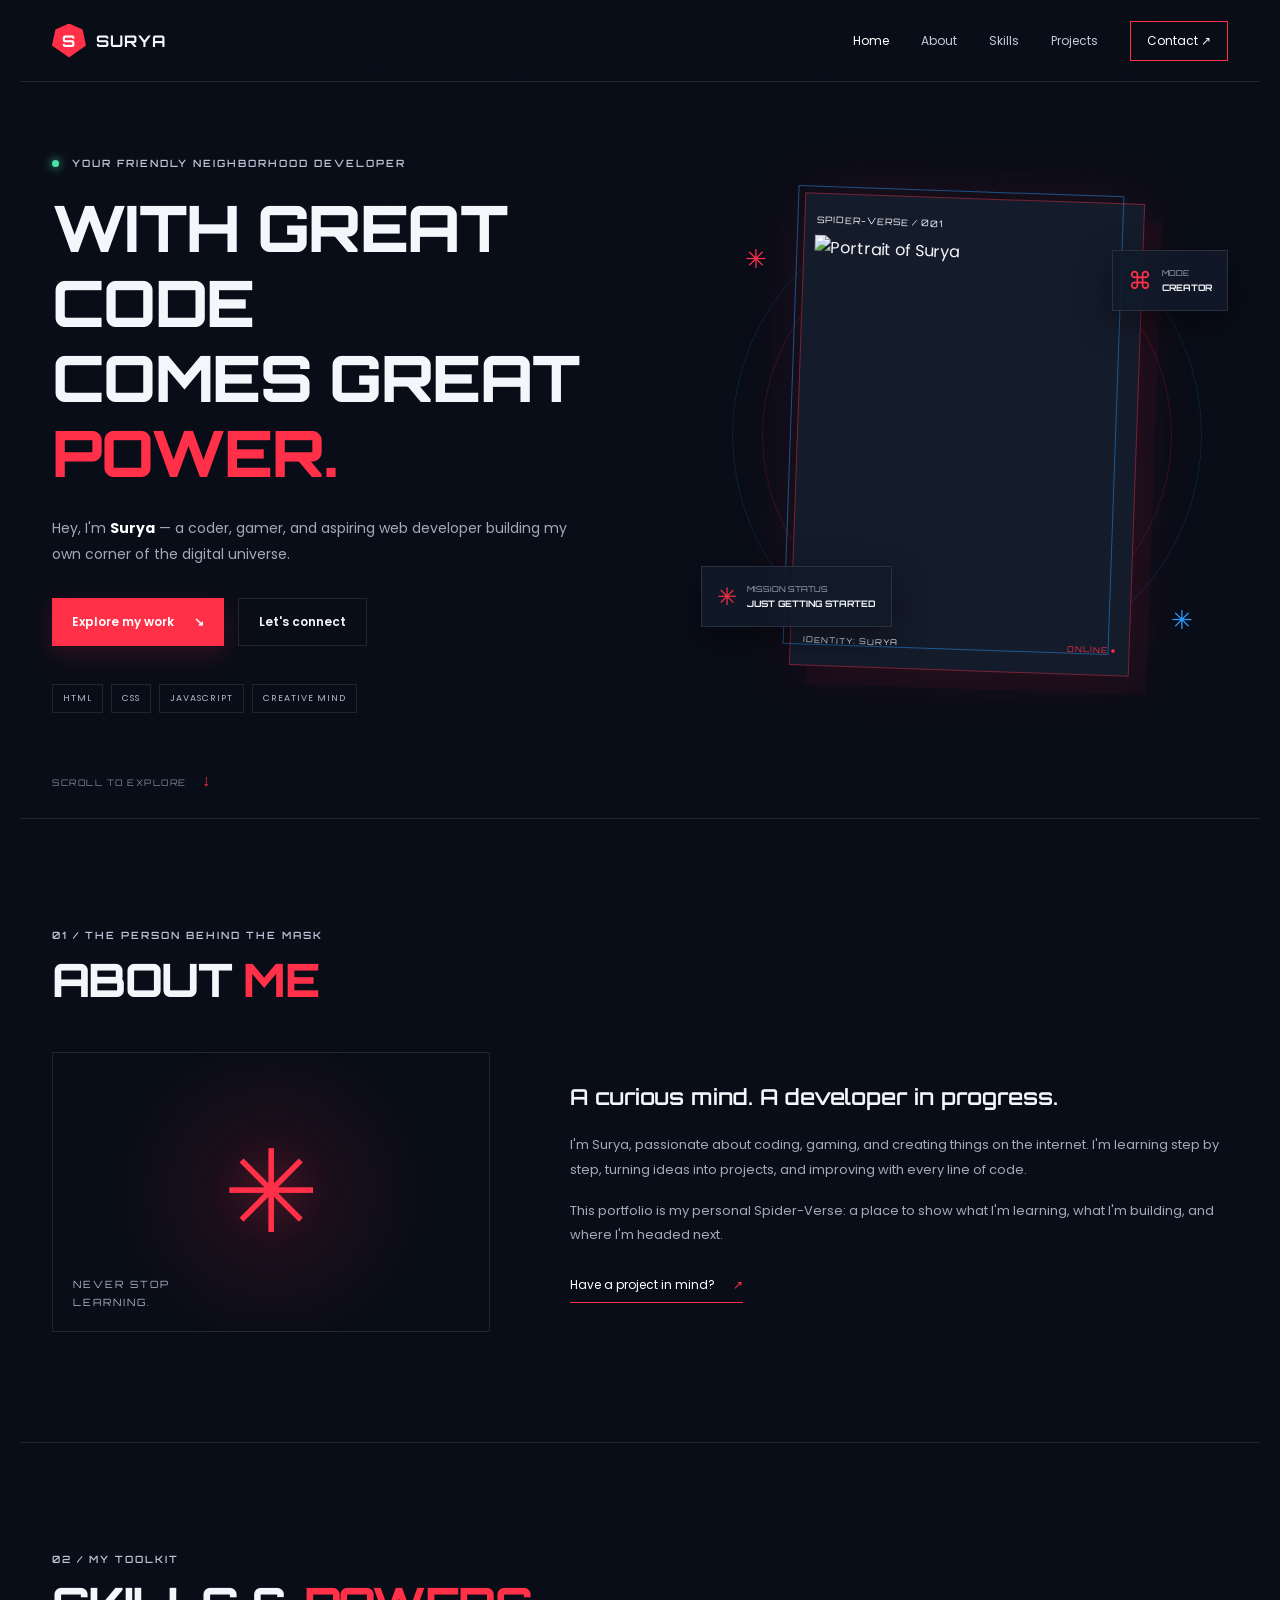
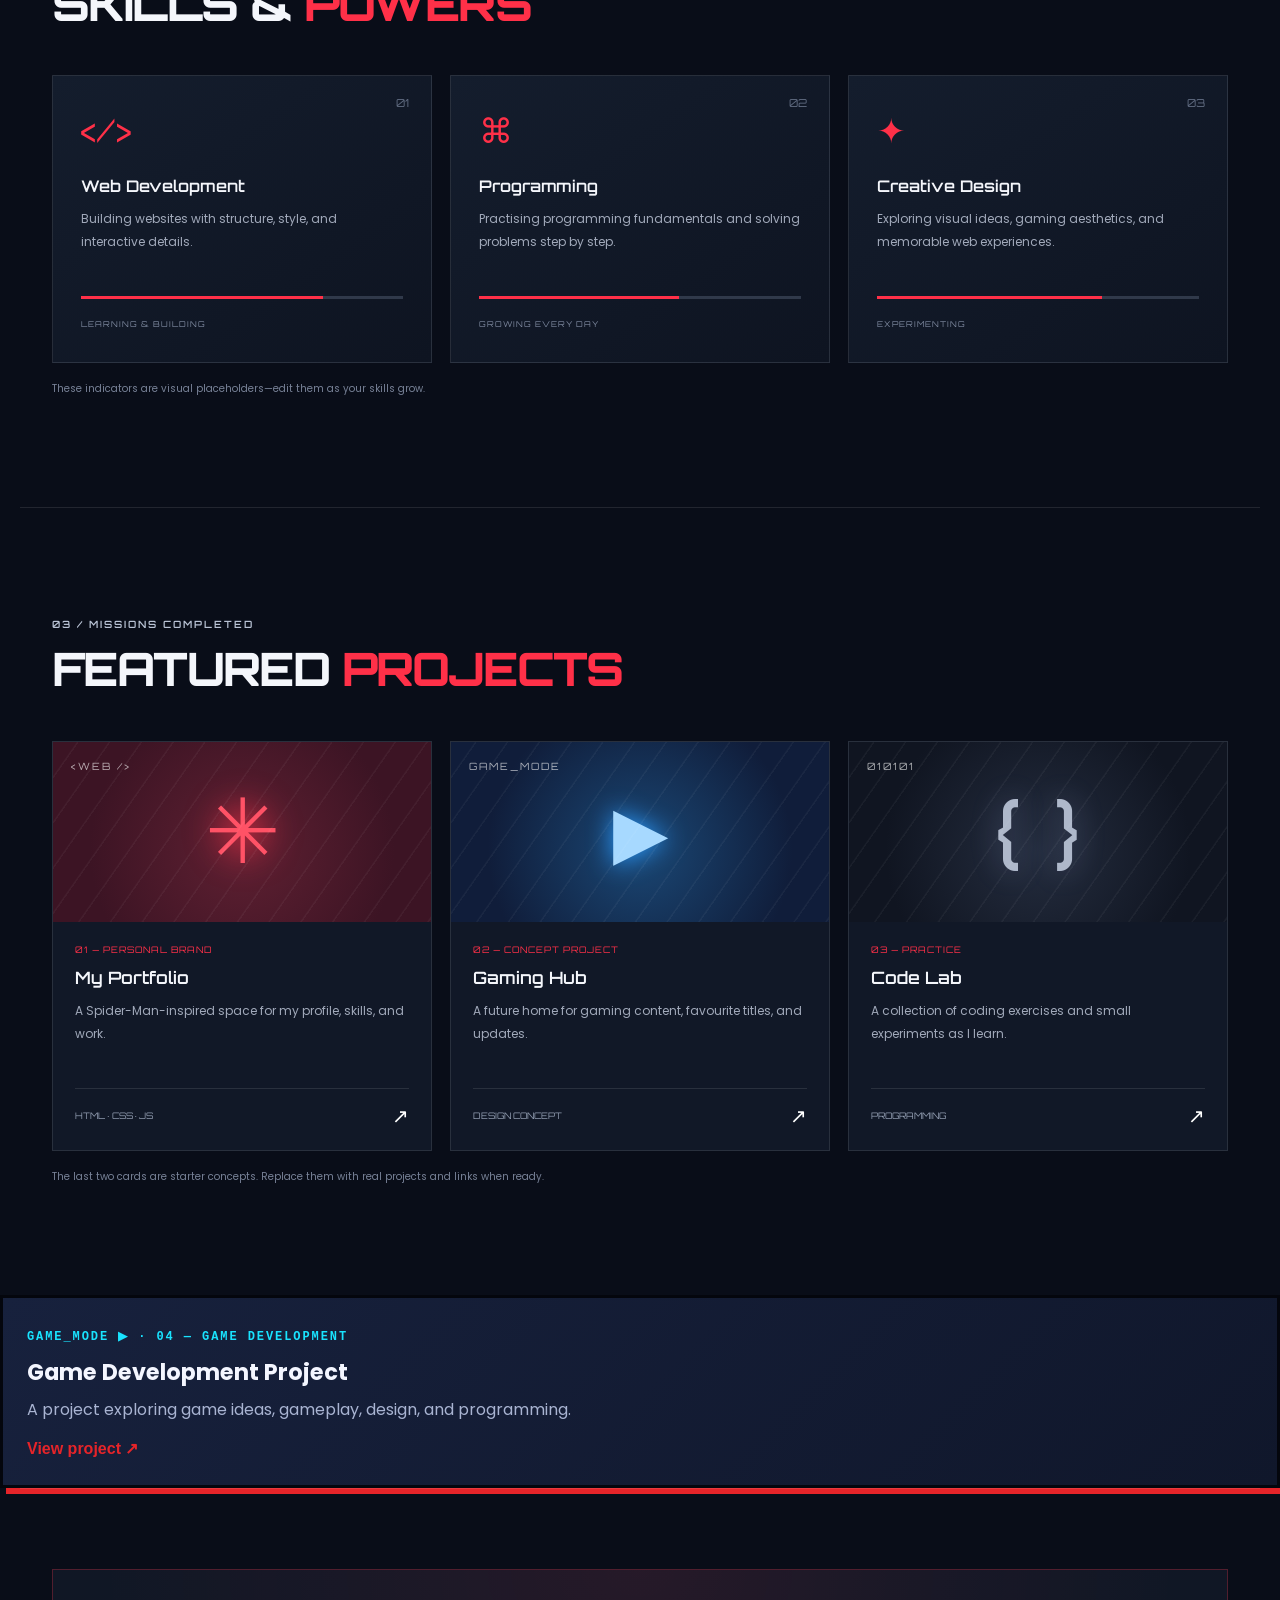
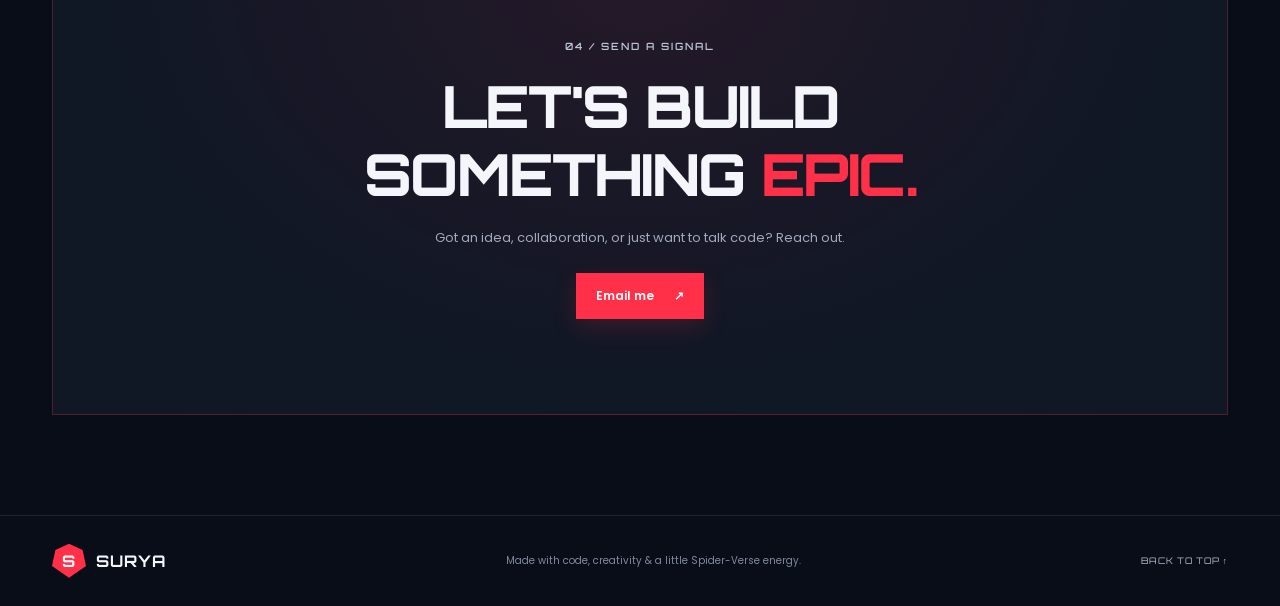
==== commit 31cd2a86: "Add game development project card Added a new game development project card with details." ====
--- a/index.html
+++ b/index.html
@@ -73,6 +73,16 @@
       </div>
       <p class="note">These indicators are visual placeholders—edit them as your skills grow.</p>
     </section>
+    <style>
+  .gd-card{position:relative;display:block;padding:24px;background:linear-gradient(135deg,#17213d,#10172b);
+    border:3px solid #04060d;box-shadow:6px 6px 0 #e62429;color:#f4f6ff;text-decoration:none;transition:transform .15s,box-shadow .15s}
+  .gd-card:hover{transform:translate(-2px,-2px);box-shadow:8px 8px 0 #2b7bff}
+  .gd-tag{font:800 .75rem ui-monospace,Menlo,Consolas,monospace;letter-spacing:.16em;color:#19e3ff}
+  .gd-card h3{margin:8px 0;font-size:1.4rem}
+  .gd-card p{margin:0 0 14px;color:#a9b4d2}
+  .gd-go{font-weight:800;color:#e62429}
+</style>
+
 
     <section class="section projects" id="projects">
       <div class="section-heading"><p class="eyebrow">03 / MISSIONS COMPLETED</p><h2>FEATURED <span class="red">PROJECTS</span></h2></div>
@@ -83,13 +93,18 @@
       </div>
       <p class="note">The last two cards are starter concepts. Replace them with real projects and links when ready.</p>
     </section>
-
+    <a class="gd-card" href="projects/game.html">
+  <span class="gd-tag">GAME_MODE ▶ · 04 — GAME DEVELOPMENT</span>
+  <h3>Game Development Project</h3>
+  <p>A project exploring game ideas, gameplay, design, and programming.</p>
+  <span class="gd-go">View project ↗</span>
+</a>
     <section class="section contact" id="contact">
       <div class="contact-panel">
         <p class="eyebrow">04 / SEND A SIGNAL</p>
         <h2>LET'S BUILD<br>SOMETHING <span class="red">EPIC.</span></h2>
         <p>Got an idea, collaboration, or just want to talk code? Reach out.</p>
-        <a class="btn btn-primary" href="mailto:your-email@example.com">Email me <span>↗</span></a>
+        <a class="btn btn-primary" href="mailto:itsmesuryaprakash069@.com">Email me <span>↗</span></a>
         <p                   THANK YOU
       </div>
     </section>
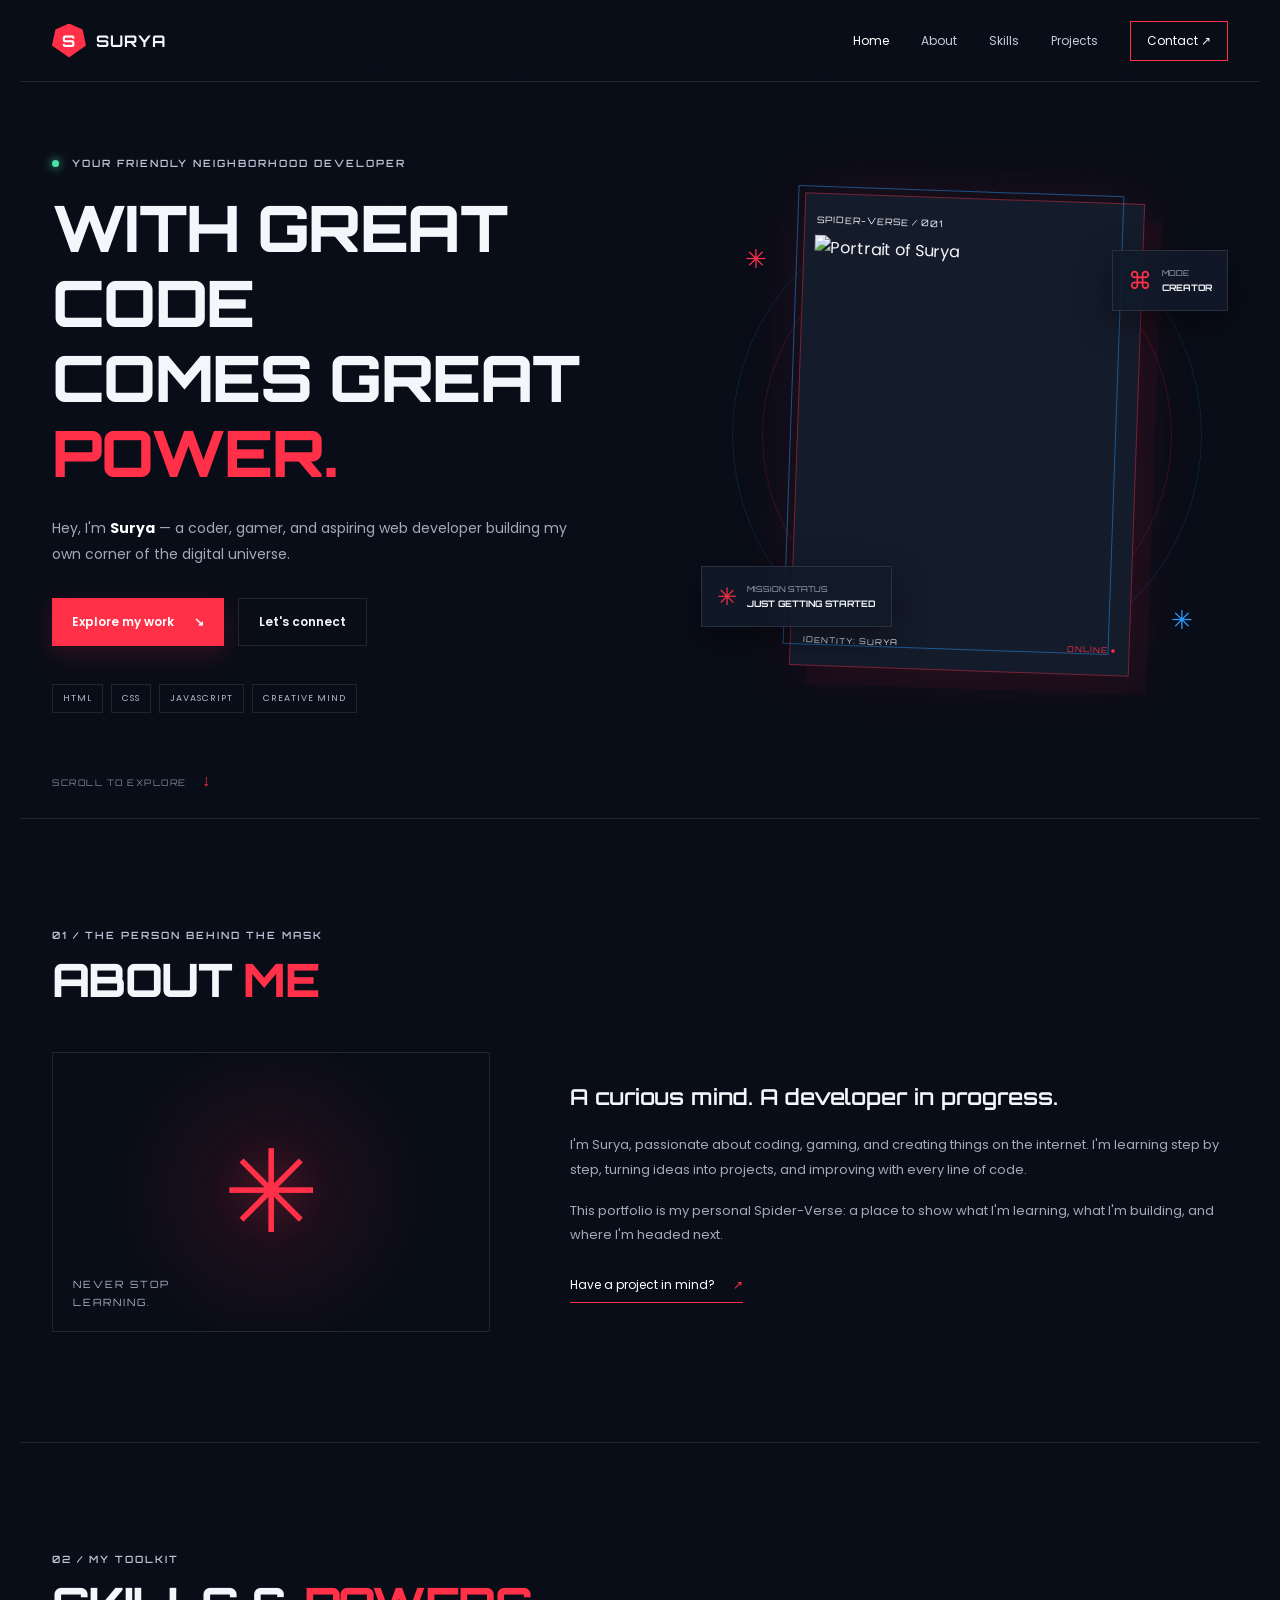
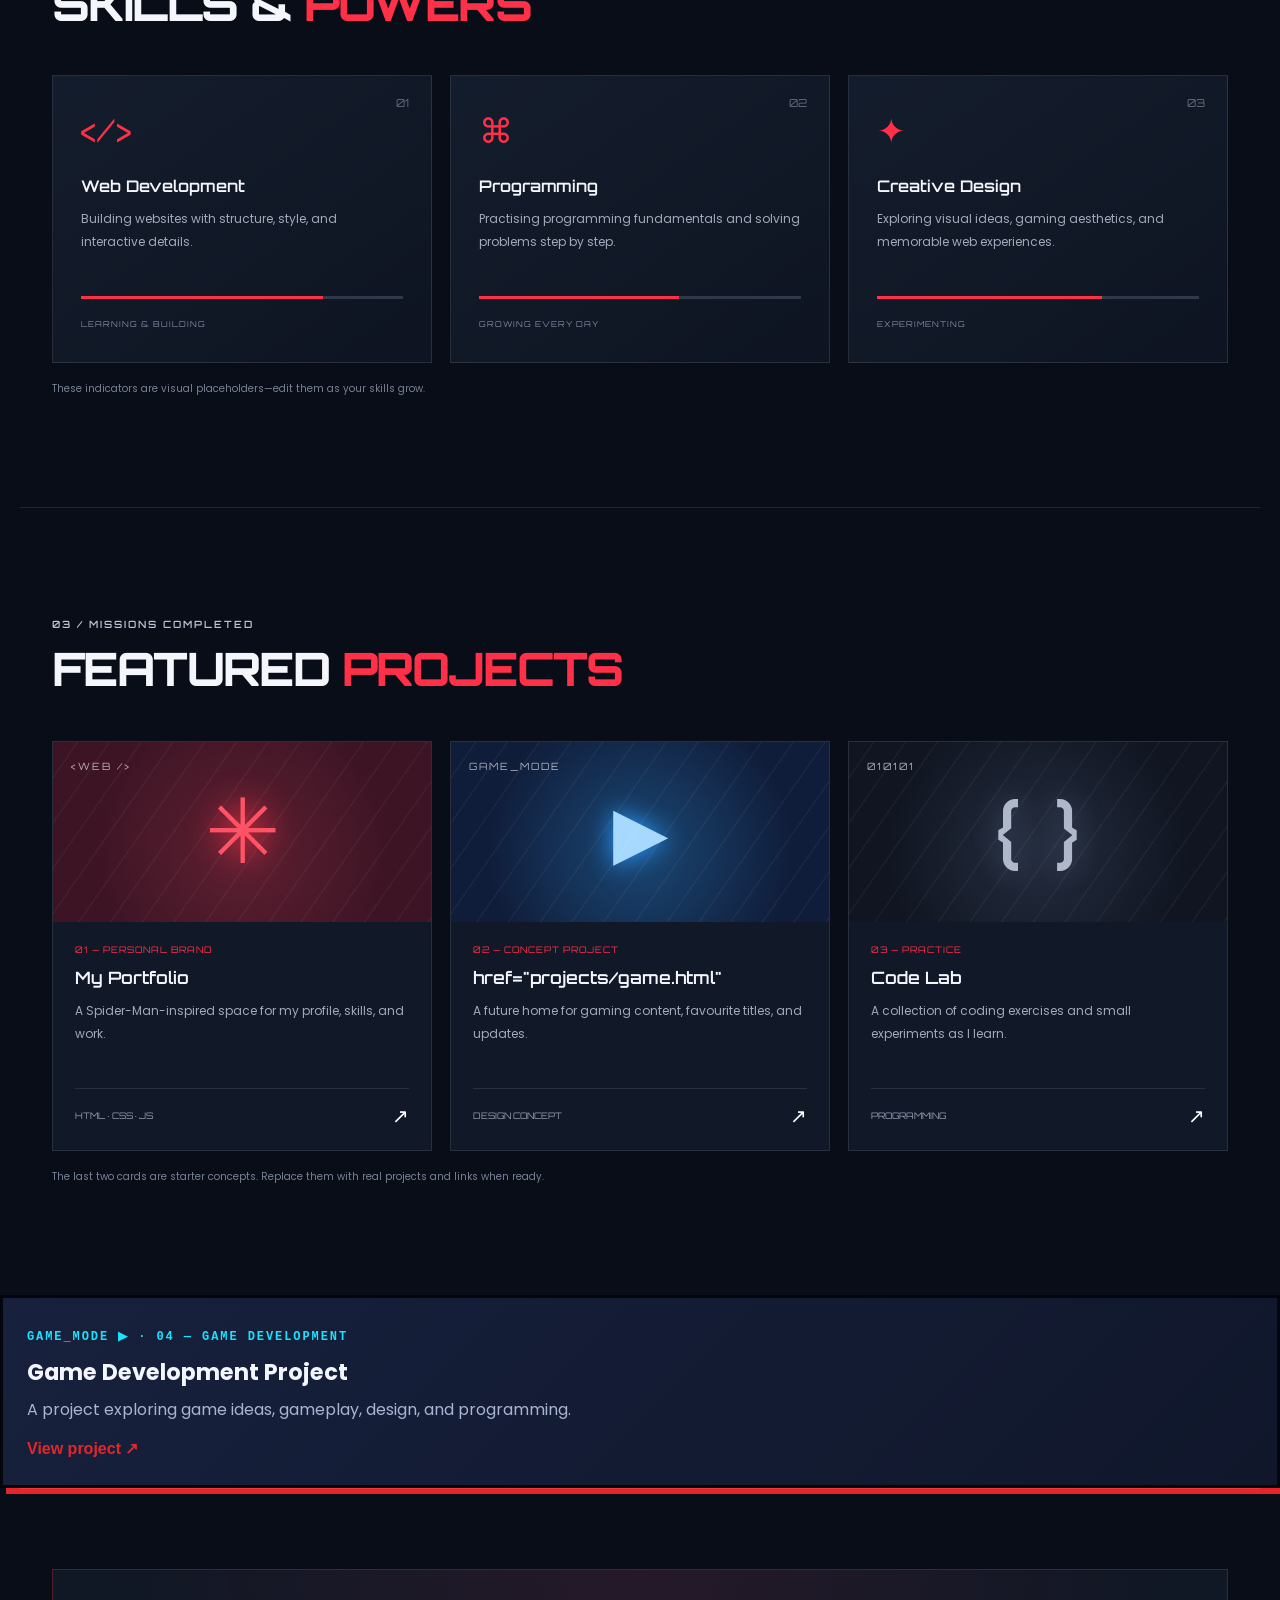
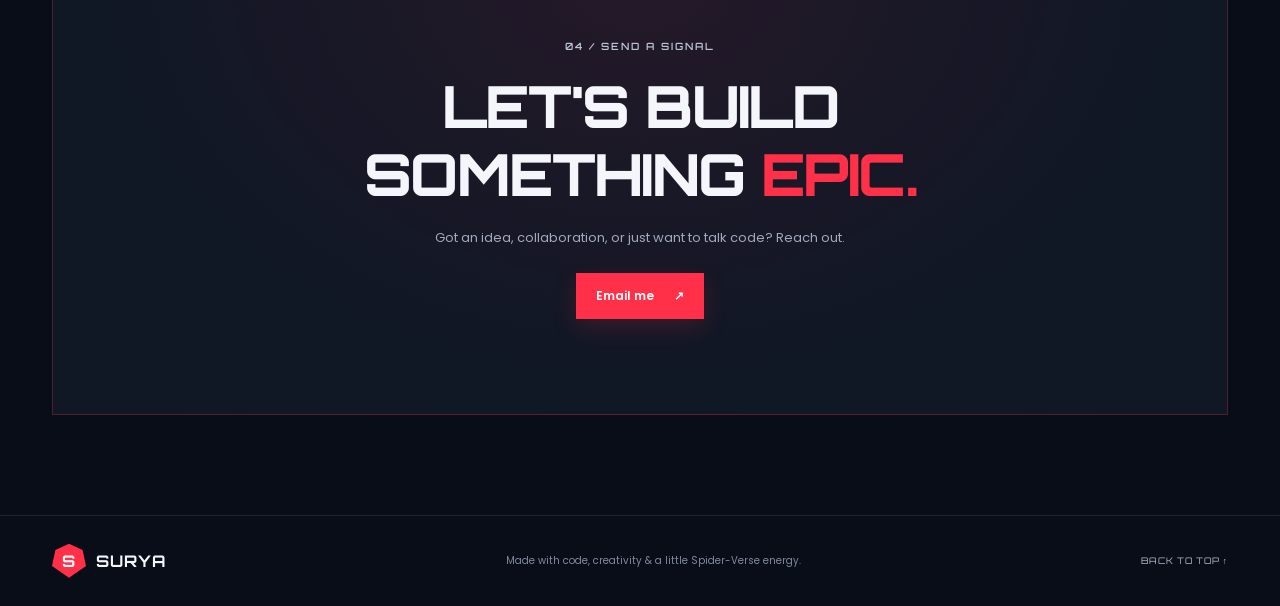
==== commit 3bbeac2b: "Update index.html" ====
--- a/index.html
+++ b/index.html
@@ -88,7 +88,7 @@
       <div class="section-heading"><p class="eyebrow">03 / MISSIONS COMPLETED</p><h2>FEATURED <span class="red">PROJECTS</span></h2></div>
       <div class="project-grid">
         <article class="project-card project-red"><div class="project-art"><span class="project-code">&lt;WEB /&gt;</span><span class="art-spider">✳</span></div><div class="project-info"><p class="project-type">01 — PERSONAL BRAND</p><h3>My Portfolio</h3><p>A Spider-Man-inspired space for my profile, skills, and work.</p><div class="project-footer"><span>HTML · CSS · JS</span><a href="#home" aria-label="Back to portfolio top">↗</a></div></div></article>
-        <article class="project-card project-blue"><div class="project-art"><span class="project-code">GAME_MODE</span><span class="game-symbol">▶</span></div><div class="project-info"><p class="project-type">02 — CONCEPT PROJECT</p><h3>Gaming Hub</h3><p>A future home for gaming content, favourite titles, and updates.</p><div class="project-footer"><span>DESIGN CONCEPT</span><a href="#contact" aria-label="Ask about Gaming Hub">↗</a></div></div></article>
+        <article class="project-card project-blue"><div class="project-art"><span class="project-code">GAME_MODE</span><span class="game-symbol">▶</span></div><div class="project-info"><p class="project-type">02 — CONCEPT PROJECT</p><h3>   href="projects/game.html"</h3><p>A future home for gaming content, favourite titles, and updates.</p><div class="project-footer"><span>DESIGN CONCEPT</span><a href="#contact" aria-label="Ask about Gaming Hub">↗</a></div></div></article>
         <article class="project-card project-dark"><div class="project-art"><span class="project-code">010101</span><span class="code-symbol">{ }</span></div><div class="project-info"><p class="project-type">03 — PRACTICE</p><h3>Code Lab</h3><p>A collection of coding exercises and small experiments as I learn.</p><div class="project-footer"><span>PROGRAMMING</span><a href="#contact" aria-label="Ask about Code Lab">↗</a></div></div></article>
       </div>
       <p class="note">The last two cards are starter concepts. Replace them with real projects and links when ready.</p>
